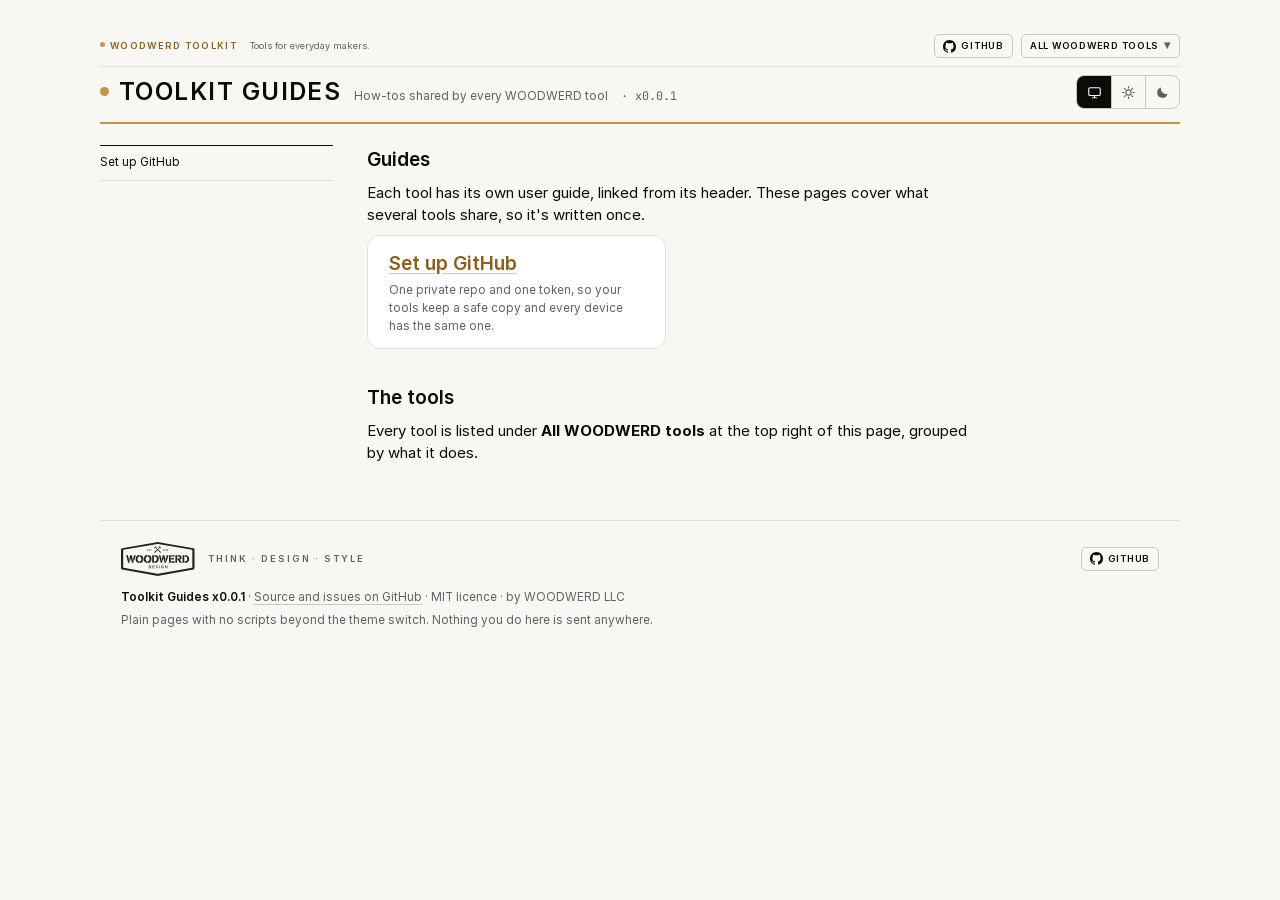
==== index.html @ 16808c63 "x0.0.1: Toolkit Guides, with Set up GitHub for every tool Co-Authored-By: Claude Opus 5.5 <noreply@a" ====
<!doctype html>
<html lang="en">
<head>
<meta charset="utf-8">
<meta name="viewport" content="width=device-width,initial-scale=1,viewport-fit=cover">
<title>WOODWERD Toolkit Guides</title>
<meta name="description" content="How-tos shared by every WOODWERD tool.">
<meta name="theme-color" content="#141311">
<link rel="icon" href="favicon.svg" type="image/svg+xml">
<link rel="icon" href="favicon-32.png" sizes="32x32" type="image/png">
<link rel="apple-touch-icon" href="apple-touch-icon.png">
<link rel="stylesheet" href="tokens.css">
<link rel="stylesheet" href="styles.css">
<script>try{var t=localStorage.getItem("woodwerd.theme");if(t==="light"||t==="dark")document.documentElement.dataset.theme=t}catch(e){}</script>
</head>
<body>
<div class="bench">
<nav class="family" aria-label="The WOODWERD Toolkit">
  <span class="lead">
    <span class="kit">WOODWERD Toolkit</span>
    <span class="pitch">Tools for everyday makers.</span>
  </span>
  <span class="kitactions"><a class="ghlink" href="https://github.com/WOODWERD" aria-label="WOODWERD on GitHub" title="WOODWERD on GitHub"><svg viewBox="0 0 16 16" width="13" height="13" fill="currentColor" aria-hidden="true"><path d="M8 0c4.42 0 8 3.58 8 8a8.013 8.013 0 0 1-5.45 7.59c-.4.08-.55-.17-.55-.38 0-.27.01-1.13.01-2.2 0-.75-.25-1.23-.54-1.48 1.78-.2 3.65-.88 3.65-3.95 0-.88-.31-1.59-.82-2.15.08-.2.36-1.02-.08-2.12 0 0-.67-.22-2.2.82-.64-.18-1.32-.27-2-.27-.68 0-1.36.09-2 .27-1.53-1.03-2.2-.82-2.2-.82-.44 1.1-.16 1.92-.08 2.12-.51.56-.82 1.28-.82 2.15 0 3.06 1.86 3.75 3.64 3.95-.23.2-.44.55-.51 1.07-.46.21-1.61.55-2.33-.66-.15-.24-.6-.83-1.23-.82-.67.01-.27.38.01.53.34.19.73.9.82 1.13.16.45.68 1.31 2.69.94 0 .67.01 1.3.01 1.49 0 .21-.15.45-.55.38A7.995 7.995 0 0 1 0 8c0-4.42 3.58-8 8-8Z"/></svg><span>GitHub</span></a>
<details class="alltools" id="toolkit">
    <summary>All WOODWERD tools</summary>
    <div class="toolmenu">
      <h2>Build <em>— the hardware</em></h2>
      <ul>
        <li><b><a href="https://woodwerd.github.io/cyd-case/">Ctrl Case</a></b><p>Printed housings and parts lists for the 2.8" board.</p></li>
      </ul>
      <h2>Load <em>— the bench</em></h2>
      <ul>
        <li><b><a href="https://woodwerd.github.io/esp-ctrl/">ESP Ctrl</a></b><p>Flash firmware and watch the serial log, in the browser.</p></li>
      </ul>
      <h2>Run <em>— what the board becomes</em></h2>
      <ul>
        <li><b><a href="https://woodwerd.github.io/cyd-flow-ctrl/">Flow Ctrl</a></b><p>Dictation remote for Wispr Flow.</p></li>
        <li><b><a href="https://woodwerd.github.io/cyd-media-ctrl/">Media Ctrl</a></b><p>Media remote for iPad, iPhone, Mac and Windows.</p></li>
        <li class="soon"><b>Claude Ctrl</b> <span class="tag">In progress</span><p>Push-to-talk remote for Claude's voice input.</p></li>
      </ul>
      <h2>Phone <em>— no board needed</em></h2>
      <ul>
        <li class="soon"><b>CtrlClock</b> <span class="tag">In progress</span><p>Nightstand clock for iPhone.</p></li>
      </ul>
      <h2>Print <em>— no board needed</em></h2>
      <ul>
        <li><b><a href="https://woodwerd.github.io/cable-ctrl/">Cable Ctrl</a></b><p>Fold-over cable flags for the Liene PixCut S1.</p></li>
        <li><b><a href="https://woodwerd.github.io/file-ctrl/">File Ctrl</a></b><p>Drawer labels for file cabinets.</p></li>
        <li><b><a href="https://woodwerd.github.io/box-ctrl/">Box Ctrl</a></b><p>Labels for tool boxes, sized to the box you own.</p></li>
      </ul>
      <h2>Track <em>— no board needed</em></h2>
      <ul>
        <li><b><a href="https://woodwerd.github.io/tool-ctrl/">Tool Ctrl</a></b><p>Every tool box you own, and what's in it.</p></li>
        <li><b><a href="https://woodwerd.github.io/stack-ctrl/">Stack Ctrl</a></b><p>Your Systainers, stacked to scale.</p></li>
      </ul>
      <h2>Shared <em>— parts the other tools use</em></h2>
      <ul>
        <li><b><a href="https://woodwerd.github.io/icon-ctrl/">Icon Ctrl</a></b><p>Icons for tools, drawn to read on a label.</p></li>
      </ul>
    </div>
  </details></span>
</nav>

<header class="top">
  <div class="brand">
    <h1>Toolkit Guides</h1>
    <span class="by">How-tos shared by every WOODWERD tool</span>
    <span class="by mono">· x0.0.1</span>
  </div>
  <div class="leds">
    <span class="theme" role="group" aria-label="Colour theme">
  <button type="button" data-theme-set="auto" aria-pressed="true" title="Match my computer's setting" aria-label="Theme: match my computer's setting"><svg class="ic" viewBox="0 0 24 24" aria-hidden="true"><rect x="2.8" y="4.4" width="18.4" height="12.4" rx="2"/><path d="M8.8 20.4h6.4M12 16.8v3.6"/></svg></button><button type="button" data-theme-set="light" aria-pressed="false" title="Light" aria-label="Theme: light"><svg class="ic" viewBox="0 0 24 24" aria-hidden="true"><circle cx="12" cy="12" r="4.2"/><path d="M12 2.6v2.2M12 19.2v2.2M21.4 12h-2.2M4.8 12H2.6M18.6 5.4l-1.6 1.6M7 17l-1.6 1.6M18.6 18.6L17 17M7 7L5.4 5.4"/></svg></button><button type="button" data-theme-set="dark" aria-pressed="false" title="Dark" aria-label="Theme: dark"><svg class="ic solid" viewBox="0 0 24 24" aria-hidden="true"><path d="M20 14.2A8.4 8.4 0 0 1 9.8 4 8.4 8.4 0 1 0 20 14.2Z"/></svg></button>
</span>
  </div>
</header>

<div class="guide">
  <nav aria-label="Guides">
    <a href="github.html">Set up GitHub</a>
  </nav>
  <div>
    <section id="guides"><h2>Guides</h2>
      <p>Each tool has its own user guide, linked from its header. These pages cover what several tools share, so it's written once.</p>
      <ul class="cards">
        <li><a href="github.html">Set up GitHub</a><p>One private repo and one token, so your tools keep a safe copy and every device has the same one.</p></li>
      </ul>
    </section>
    <section id="tools"><h2>The tools</h2>
      <p>Every tool is listed under <b>All WOODWERD tools</b> at the top right of this page, grouped by what it does.</p>
    </section>
  </div>
</div>

<footer class="foot">
  <div class="maker">
    <a href="https://woodwerd.com" aria-label="WOODWERD Design"><svg class="wwmark" aria-hidden="true" viewBox="0 0 2349 1086" xmlns="http://www.w3.org/2000/svg" style="fill-rule:evenodd;clip-rule:evenodd;stroke-linejoin:round;stroke-miterlimit:2;"><g transform="matrix(1,0,0,1,-33.174494,-664.858781)"><g transform="matrix(4.166667,0,0,4.166667,-1351,-638)"><g transform="matrix(1.169252,0,0,1.169252,879.148868,378.020418)"><path d="M0,110.999C0,111.71 -0.768,112.684 -1.521,112.931L-224.492,152.966C-225.58,153.32 -227.895,153.32 -228.985,152.966L-451.954,112.931C-452.707,112.684 -453.476,111.71 -453.476,110.999L-453.476,-2.586C-453.476,-3.296 -452.707,-4.272 -451.954,-4.518L-228.986,-41.966C-228.442,-42.144 -227.601,-42.249 -226.738,-42.249C-225.874,-42.249 -225.034,-42.144 -224.491,-41.966L-1.521,-4.518C-0.768,-4.272 0,-3.296 0,-2.586L0,110.999ZM7.308,-15.68L-219.748,-54.935C-223.593,-56.191 -229.883,-56.191 -233.728,-54.935L-460.785,-15.68C-464.629,-14.426 -467.775,-10.432 -467.775,-6.804L-467.775,115.148C-467.775,118.775 -464.629,122.77 -460.785,124.023L-233.728,165.937C-229.883,167.19 -223.593,167.19 -219.748,165.937L7.308,124.023C11.152,122.77 14.297,118.775 14.297,115.148L14.297,-6.804C14.297,-10.432 11.152,-14.426 7.308,-15.68" style="fill-rule:nonzero;"/></g></g><g transform="matrix(4.166667,0,0,4.166667,-1351,-638)"><g transform="matrix(1.169252,0,0,1.169252,601.98989,387.017112)"><path d="M0,-27.108C1.397,-26.504 2.506,-24.811 3.767,-23.443C4.262,-22.908 4.744,-22.344 5.257,-21.783C6.297,-20.641 7.337,-19.6 8.441,-18.496C9.837,-17.098 11.177,-15.968 12.585,-14.694C12.708,-14.584 12.843,-14.467 12.995,-14.352C13.161,-14.227 13.307,-14.02 13.406,-13.974C13.537,-13.917 13.536,-14.016 13.682,-14.01C18.203,-10.244 22.764,-5.178 27.346,-0.997C28.112,-0.296 28.839,0.47 29.622,1.11C30.149,1.54 30.715,1.962 31.319,2.564C31.522,2.769 31.781,2.963 31.882,3.129C32.03,3.375 31.884,4.239 31.761,4.517C31.551,4.998 30.804,5.655 30.307,6.075C29.741,6.554 29.185,7.028 28.732,7.206C28.433,7.322 27.857,7.383 27.618,7.257C27.281,7.078 26.862,6.585 26.522,6.195C25.534,5.058 24.382,3.977 23.287,2.821C20.443,-0.182 17.358,-3.107 14.383,-6.082C13.626,-6.84 12.852,-7.581 12.159,-8.341C11.467,-9.095 10.886,-9.894 10.224,-10.585C10.171,-10.719 10.378,-10.661 10.376,-10.774C9.237,-11.761 8.325,-13.036 7.225,-14.197C5.075,-16.472 2.774,-18.921 0.378,-21.013C-0.476,-21.755 -1.42,-22.462 -2.175,-23.358C-2.407,-23.635 -2.595,-24.04 -2.824,-24.215C-2.972,-24.326 -3.414,-24.361 -3.63,-24.472C-3.837,-24.577 -4.09,-24.856 -4.349,-25.054C-4.543,-25.202 -4.783,-25.295 -4.966,-25.429C-5.195,-25.601 -5.341,-25.794 -5.581,-25.875C-5.822,-25.955 -6.157,-25.888 -6.456,-25.824C-6.946,-25.718 -7.434,-25.532 -7.893,-24.933C-8.129,-24.627 -8.129,-24.354 -8.27,-24.111C-8.416,-23.767 -8.274,-23.546 -8.457,-23.238C-8.6,-23.001 -8.929,-22.733 -9.229,-22.434C-9.54,-22.122 -9.849,-21.751 -10.066,-21.663C-10.696,-21.41 -11.881,-22.332 -12.585,-23.152C-12.894,-23.514 -13.341,-24.357 -13.219,-24.711C-13.119,-24.998 -12.783,-25.25 -12.516,-25.515C-12.249,-25.785 -11.973,-26.136 -11.711,-26.32C-11.261,-26.636 -10.697,-26.562 -10.326,-26.818C-9.721,-27.232 -9.336,-27.914 -9.211,-28.374C-9.114,-28.741 -9.208,-29.164 -9.056,-29.522C-8.922,-29.844 -8.561,-30.147 -8.306,-30.447C-6.947,-32.023 -5.242,-33.601 -3.834,-33.991C-2.027,-34.491 -0.181,-34.473 1.609,-34.265C2.187,-34.199 2.81,-34.056 3.425,-33.957C3.853,-33.887 4.326,-33.736 4.795,-33.614C4.953,-33.573 5.107,-33.57 5.24,-33.511C5.546,-33.379 5.839,-33.118 6.094,-32.929C6.128,-32.904 6.15,-32.91 6.18,-32.879C6.357,-32.694 5.962,-32.539 5.874,-32.502C5.458,-32.33 4.751,-32.419 4.349,-32.416C2.867,-32.401 1.739,-32.498 0.273,-32.244C-0.037,-32.19 -0.383,-32.063 -0.737,-31.885C-1.124,-31.691 -1.552,-31.468 -1.746,-31.183C-1.878,-30.99 -1.878,-30.568 -1.799,-30.378C-1.686,-30.121 -1.306,-29.767 -1.096,-29.504C-0.844,-29.193 -0.603,-28.856 -0.395,-28.598C-0.24,-28.407 -0.024,-28.295 0.052,-28.084C0.175,-27.74 -0.191,-27.507 0,-27.108" style="fill-rule:nonzero;"/></g></g><g transform="matrix(4.166667,0,0,4.166667,-1351,-638)"><g transform="matrix(1.169252,0,0,1.169252,623.860287,387.017112)"><path d="M0,-27.108C-1.398,-26.504 -2.505,-24.811 -3.768,-23.443C-4.263,-22.908 -4.743,-22.344 -5.256,-21.783C-6.298,-20.641 -7.337,-19.6 -8.442,-18.496C-9.839,-17.098 -11.177,-15.968 -12.585,-14.694C-12.708,-14.584 -12.842,-14.467 -12.998,-14.352C-13.161,-14.227 -13.309,-14.02 -13.407,-13.974C-13.536,-13.917 -13.535,-14.016 -13.682,-14.01C-18.201,-10.244 -22.764,-5.178 -27.346,-0.997C-28.112,-0.296 -28.84,0.47 -29.622,1.11C-30.15,1.54 -30.714,1.962 -31.317,2.564C-31.523,2.769 -31.784,2.963 -31.882,3.129C-32.03,3.375 -31.884,4.239 -31.762,4.517C-31.553,4.998 -30.805,5.655 -30.308,6.075C-29.739,6.554 -29.186,7.028 -28.733,7.206C-28.434,7.322 -27.858,7.383 -27.619,7.257C-27.282,7.078 -26.863,6.585 -26.523,6.195C-25.535,5.058 -24.381,3.977 -23.286,2.821C-20.446,-0.182 -17.36,-3.107 -14.382,-6.082C-13.624,-6.84 -12.854,-7.581 -12.158,-8.341C-11.465,-9.095 -10.885,-9.894 -10.224,-10.585C-10.171,-10.719 -10.378,-10.661 -10.377,-10.774C-9.239,-11.761 -8.324,-13.036 -7.226,-14.197C-5.075,-16.472 -2.775,-18.921 -0.378,-21.013C0.475,-21.755 1.42,-22.462 2.175,-23.358C2.408,-23.635 2.596,-24.04 2.825,-24.215C2.973,-24.326 3.414,-24.361 3.629,-24.472C3.839,-24.577 4.088,-24.856 4.349,-25.054C4.544,-25.202 4.782,-25.295 4.967,-25.429C5.194,-25.601 5.34,-25.794 5.58,-25.875C5.82,-25.955 6.155,-25.888 6.453,-25.824C6.945,-25.718 7.434,-25.532 7.893,-24.933C8.127,-24.627 8.13,-24.354 8.269,-24.111C8.415,-23.767 8.274,-23.546 8.459,-23.238C8.602,-23.001 8.929,-22.733 9.227,-22.434C9.541,-22.122 9.85,-21.751 10.066,-21.663C10.695,-21.41 11.882,-22.332 12.585,-23.152C12.896,-23.514 13.341,-24.357 13.218,-24.711C13.12,-24.998 12.784,-25.25 12.516,-25.515C12.246,-25.785 11.974,-26.136 11.712,-26.32C11.261,-26.636 10.695,-26.562 10.324,-26.818C9.72,-27.232 9.335,-27.914 9.212,-28.374C9.115,-28.741 9.207,-29.164 9.056,-29.522C8.923,-29.844 8.561,-30.147 8.305,-30.447C6.947,-32.023 5.241,-33.601 3.835,-33.991C2.024,-34.491 0.182,-34.473 -1.61,-34.265C-2.188,-34.199 -2.812,-34.056 -3.425,-33.957C-3.853,-33.887 -4.327,-33.736 -4.795,-33.614C-4.953,-33.573 -5.108,-33.57 -5.24,-33.511C-5.547,-33.379 -5.839,-33.118 -6.098,-32.929C-6.129,-32.904 -6.151,-32.91 -6.182,-32.879C-6.358,-32.694 -5.963,-32.539 -5.874,-32.502C-5.458,-32.33 -4.751,-32.419 -4.35,-32.416C-2.867,-32.401 -1.738,-32.498 -0.273,-32.244C0.037,-32.19 0.381,-32.063 0.734,-31.885C1.121,-31.691 1.553,-31.468 1.745,-31.183C1.877,-30.99 1.88,-30.568 1.799,-30.378C1.685,-30.121 1.306,-29.767 1.095,-29.504C0.844,-29.193 0.603,-28.856 0.394,-28.598C0.239,-28.407 0.025,-28.295 -0.053,-28.084C-0.176,-27.74 0.19,-27.507 0,-27.108" style="fill-rule:nonzero;"/></g></g><g transform="matrix(4.166667,0,0,4.166667,-1351,-638)"><g transform="matrix(1.169252,0,0,1.169252,399.149757,413.416724)"><path d="M0,49.951L-12.207,-0.001L-23.665,-0.001L-10.259,49.951L0,49.951ZM24.564,49.951L13.63,-0.001L2.846,-0.001L-3.07,25.238L1.423,44.034L7.414,18.872L14.304,49.951L24.564,49.951ZM22.093,25.238L26.287,44.558L39.992,-0.001L28.833,-0.001L22.093,25.238ZM62.458,41.114C54.819,40.439 51.15,35.272 51.15,25.238C51.15,14.753 54.819,9.36 62.458,8.761L62.458,-1.199C57.74,-1.274 53.921,-0.375 50.326,1.647C43.062,5.615 38.643,14.453 38.643,25.012C38.643,34.299 42.164,42.462 48.229,47.03C52.198,50.026 56.092,51.149 62.458,51.225L62.458,41.114ZM65.379,51.225C71.146,51.149 74.964,50.1 78.635,47.629C85.225,43.21 89.119,34.748 89.119,24.938C89.119,14.977 85.225,6.513 78.635,2.321C74.964,-0.001 70.622,-1.199 65.379,-1.199L65.379,8.761C72.868,9.285 76.612,14.603 76.612,24.862C76.612,35.047 72.644,40.814 65.379,41.114L65.379,51.225ZM115.855,41.114C108.216,40.439 104.546,35.272 104.546,25.238C104.546,14.753 108.216,9.36 115.855,8.761L115.855,-1.199C111.137,-1.274 107.317,-0.375 103.723,1.647C96.458,5.615 92.04,14.453 92.04,25.012C92.04,34.299 95.559,42.462 101.626,47.03C105.595,50.026 109.489,51.149 115.855,51.225L115.855,41.114ZM118.776,51.225C124.542,51.149 128.362,50.1 132.031,47.629C138.622,43.21 142.516,34.748 142.516,24.938C142.516,14.977 138.622,6.513 132.031,2.321C128.362,-0.001 124.019,-1.199 118.776,-1.199L118.776,8.761C126.265,9.285 130.009,14.603 130.009,24.862C130.009,35.047 126.04,40.814 118.776,41.114L118.776,51.225ZM158.617,-0.001L147.233,-0.001L147.233,49.951L158.617,49.951L158.617,-0.001ZM161.538,49.951L163.784,49.951C171.499,49.951 175.467,49.126 179.436,46.656C186.027,42.612 190.071,34.299 190.071,24.788C190.071,18.946 188.498,13.255 185.578,8.986C182.356,4.193 178.088,1.497 171.948,0.448C169.326,-0.001 169.101,-0.001 163.335,-0.001L161.538,-0.001L161.538,9.36L163.559,9.36C173.52,9.36 177.639,13.854 177.639,24.862C177.639,30.179 176.366,34.748 174.044,37.369C171.948,39.766 169.176,40.664 163.634,40.664L161.538,40.664L161.538,49.951ZM213.961,49.951L201.755,-0.001L190.295,-0.001L203.702,49.951L213.961,49.951ZM238.526,49.951L227.592,-0.001L216.808,-0.001L210.891,25.238L215.384,44.034L221.375,18.872L228.266,49.951L238.526,49.951ZM236.054,25.238L240.249,44.558L253.954,-0.001L242.794,-0.001L236.054,25.238ZM268.705,-0.001L257.322,-0.001L257.322,49.951L268.705,49.951L268.705,-0.001ZM294.393,40.589L271.626,40.589L271.626,49.951L294.393,49.951L294.393,40.589ZM288.402,19.32L271.627,19.32L271.627,28.308L288.402,28.308L288.402,19.32ZM294.169,-0.001L271.626,-0.001L271.626,9.36L294.169,9.36L294.169,-0.001ZM310.944,-0.001L299.561,-0.001L299.561,49.951L310.944,49.951L310.944,-0.001ZM343.221,49.951L326.522,29.057C335.059,28.083 340.001,22.841 340.001,14.828C340.001,8.686 337.231,3.818 332.363,1.572C329.592,0.298 326.746,-0.001 318.36,-0.001L313.865,-0.001L313.865,9.435L319.033,9.435C322.402,9.435 323.975,9.66 325.473,10.259C327.569,11.158 328.768,13.105 328.768,15.576C328.768,18.123 327.421,20.145 325.023,21.193C323.526,21.793 321.878,22.017 318.134,22.017L313.865,22.017L313.865,29.057L328.468,49.951L343.221,49.951ZM357.901,-0.001L346.517,-0.001L346.517,49.951L357.901,49.951L357.901,-0.001ZM360.821,49.951L363.069,49.951C370.782,49.951 374.749,49.126 378.72,46.656C385.31,42.612 389.356,34.299 389.356,24.788C389.356,18.946 387.783,13.255 384.861,8.986C381.641,4.193 377.371,1.497 371.232,0.448C368.611,-0.001 368.386,-0.001 362.619,-0.001L360.821,-0.001L360.821,9.36L362.844,9.36C372.803,9.36 376.922,13.854 376.922,24.862C376.922,30.179 375.649,34.748 373.328,37.369C371.232,39.766 368.46,40.664 362.918,40.664L360.821,40.664L360.821,49.951Z" style="fill-rule:nonzero;"/></g></g><g transform="matrix(4.166667,0,0,4.166667,-1351,-638)"><g transform="matrix(1.169252,0,0,1.169252,-101.248598,-157.0458)"><path d="M544.758,449.661L542.543,449.661L542.543,459.382L544.758,459.382L544.758,449.661ZM549.756,457.56L545.326,457.56L545.326,459.382L549.756,459.382L549.756,457.56ZM548.591,453.421L545.326,453.421L545.326,455.17L548.591,455.17L548.591,453.421ZM549.712,449.661L545.326,449.661L545.326,451.483L549.712,451.483L549.712,449.661ZM556.431,459.629L556.431,457.763C555.236,457.719 554.769,457.283 554.682,456.16L552.438,456.248C552.453,457.006 552.627,457.603 552.963,458.142C553.545,459.046 554.828,459.629 556.271,459.629L556.431,459.629ZM556.985,459.629C559.288,459.629 560.745,458.39 560.745,456.452C560.745,455.578 560.454,454.893 559.856,454.397C559.346,453.96 558.544,453.669 556.97,453.304C555.717,453.012 555.63,452.984 555.353,452.78C555.178,452.648 555.061,452.401 555.061,452.138C555.061,451.584 555.557,451.249 556.431,451.206L556.431,449.413C554.216,449.399 552.817,450.55 552.817,452.372C552.817,453.392 553.24,454.149 554.07,454.631C554.624,454.966 554.974,455.082 556.358,455.388C557.393,455.621 557.743,455.738 558.034,455.913C558.311,456.073 558.5,456.408 558.5,456.743C558.5,457.414 557.99,457.749 556.985,457.763L556.985,459.629ZM560.643,452.547C560.454,450.506 559.258,449.486 556.985,449.413L556.985,451.206C557.917,451.249 558.369,451.716 558.428,452.692L560.643,452.547ZM568.731,459.381L568.731,451.555L571.66,451.555L571.66,449.661L563.645,449.661L563.645,451.555L566.516,451.555L566.516,459.381L568.731,459.381ZM572.521,459.381L574.604,459.381L574.604,457.312L572.521,457.312L572.521,459.381ZM646.009,459.381L652.552,459.381L652.552,457.617L646.009,457.617L646.009,459.381ZM649.622,451.555C650.249,451.555 650.585,451.92 650.585,452.59C650.585,453.202 650.337,453.77 649.783,454.441C649.316,455.009 649.229,455.096 648.062,456.059C646.927,456.991 646.927,456.991 646.796,457.108L649.434,457.108C651.619,455.403 652.566,454.004 652.566,452.473C652.566,450.841 651.386,449.719 649.622,449.69L649.622,451.555ZM649.098,449.69C647.218,449.792 646.096,450.972 646.096,452.838C646.096,452.984 646.096,453.071 646.11,453.275L648.077,453.377L648.077,453.246C648.049,452.066 648.311,451.628 649.098,451.541L649.098,449.69ZM658.498,457.778C657.405,457.735 657.026,456.947 657.026,454.733C657.026,452.415 657.42,451.511 658.498,451.409L658.498,449.69C657.682,449.719 657.216,449.836 656.734,450.185C655.568,451.002 655.016,452.488 655.016,454.776C655.016,456.729 655.466,458.07 656.399,458.843C656.953,459.308 657.521,459.484 658.498,459.484L658.498,457.778ZM659.022,459.484C659.839,459.484 660.378,459.352 660.873,459.031C661.951,458.318 662.491,456.86 662.491,454.718C662.491,453.464 662.301,452.357 661.98,451.672C661.587,450.826 660.961,450.185 660.246,449.894C659.882,449.748 659.576,449.69 659.022,449.69L659.022,451.409C660.058,451.483 660.495,452.415 660.495,454.587C660.495,456.933 660.144,457.706 659.022,457.778L659.022,459.484ZM665.23,449.88L665.23,451.847L666.834,451.847L666.834,449.85L665.23,449.88ZM667.358,449.85L667.358,459.381L669.429,459.381L669.429,449.806L667.358,449.85ZM677.065,459.381L679.002,459.381L679.002,457.486L680.301,457.486L680.301,455.797L679.002,455.797L679.002,450.885L677.065,453.523L677.065,459.381ZM676.54,455.797L674.747,455.797L679.148,449.806L677.094,449.806L672.852,455.635L672.852,457.486L676.54,457.486L676.54,455.797Z" style="fill-rule:nonzero;"/></g></g><g transform="matrix(4.166667,0,0,4.166667,-1351,-638)"><g transform="matrix(1.650947,0,0,1.650947,548.463002,510.573781)"><path d="M0,-8.593L0,0L2.491,0C5.145,0 6.877,-1.787 6.877,-4.26L6.877,-4.297C6.877,-6.77 5.145,-8.593 2.491,-8.593L0,-8.593ZM-2.22,-10.614L2.491,-10.614C6.462,-10.614 9.206,-7.889 9.206,-4.333L9.206,-4.297C9.206,-0.74 6.462,2.021 2.491,2.021L-2.22,2.021L-2.22,-10.614Z" style="fill-rule:nonzero;"/></g></g><g transform="matrix(4.166667,0,0,4.166667,-1351,-638)"><g transform="matrix(1.650947,0,0,1.650947,574.060772,513.91117)"><path d="M0,-12.636L9.369,-12.636L9.369,-10.651L2.22,-10.651L2.22,-7.365L8.556,-7.365L8.556,-5.38L2.22,-5.38L2.22,-1.986L9.459,-1.986L9.459,0L0,0L0,-12.636Z" style="fill-rule:nonzero;"/></g></g><g transform="matrix(4.166667,0,0,4.166667,-1351,-638)"><g transform="matrix(1.650947,0,0,1.650947,598.586251,496.089857)"><path d="M0,8.953L1.335,7.365C2.545,8.411 3.772,9.007 5.325,9.007C6.697,9.007 7.563,8.357 7.563,7.419L7.563,7.383C7.563,6.48 7.058,5.993 4.711,5.451C2.021,4.801 0.505,4.007 0.505,1.679L0.505,1.642C0.505,-0.524 2.311,-2.022 4.819,-2.022C6.661,-2.022 8.123,-1.463 9.404,-0.434L8.213,1.245C7.076,0.397 5.938,-0.054 4.783,-0.054C3.484,-0.054 2.726,0.614 2.726,1.444L2.726,1.48C2.726,2.454 3.303,2.888 5.74,3.466C8.412,4.116 9.784,5.072 9.784,7.166L9.784,7.202C9.784,9.567 7.924,10.975 5.271,10.975C3.339,10.975 1.516,10.307 0,8.953" style="fill-rule:nonzero;"/></g></g><g transform="matrix(4.166667,0,0,4.166667,-1351,-638)"><g transform="matrix(1.650947,0,0,1.650947,-300.641369,-64.635828)"><rect x="560.81" y="337.797" width="2.22" height="12.636"/></g></g><g transform="matrix(4.166667,0,0,4.166667,-1351,-638)"><g transform="matrix(1.650947,0,0,1.650947,639.499691,503.421053)"><path d="M0,0.072L0,0.036C0,-3.502 2.708,-6.499 6.517,-6.499C8.719,-6.499 10.073,-5.885 11.372,-4.784L9.964,-3.105C8.99,-3.935 8.033,-4.459 6.426,-4.459C4.098,-4.459 2.329,-2.419 2.329,-0L2.329,0.036C2.329,2.635 4.043,4.549 6.625,4.549C7.816,4.549 8.899,4.17 9.675,3.592L9.675,1.227L6.444,1.227L6.444,-0.704L11.824,-0.704L11.824,4.603C10.578,5.668 8.791,6.571 6.553,6.571C2.6,6.571 0,3.754 0,0.072" style="fill-rule:nonzero;"/></g></g><g transform="matrix(4.166667,0,0,4.166667,-1351,-638)"><g transform="matrix(1.650947,0,0,1.650947,669.746363,513.91117)"><path d="M0,-12.636L2.058,-12.636L8.827,-3.899L8.827,-12.636L11.011,-12.636L11.011,0L9.152,0L2.184,-8.99L2.184,0L0,0L0,-12.636Z" style="fill-rule:nonzero;"/></g></g></g></svg></a>
    <span class="tagline">Think · Design · Style</span><a class="ghlink" href="https://github.com/WOODWERD" aria-label="WOODWERD on GitHub" title="WOODWERD on GitHub"><svg viewBox="0 0 16 16" width="13" height="13" fill="currentColor" aria-hidden="true"><path d="M8 0c4.42 0 8 3.58 8 8a8.013 8.013 0 0 1-5.45 7.59c-.4.08-.55-.17-.55-.38 0-.27.01-1.13.01-2.2 0-.75-.25-1.23-.54-1.48 1.78-.2 3.65-.88 3.65-3.95 0-.88-.31-1.59-.82-2.15.08-.2.36-1.02-.08-2.12 0 0-.67-.22-2.2.82-.64-.18-1.32-.27-2-.27-.68 0-1.36.09-2 .27-1.53-1.03-2.2-.82-2.2-.82-.44 1.1-.16 1.92-.08 2.12-.51.56-.82 1.28-.82 2.15 0 3.06 1.86 3.75 3.64 3.95-.23.2-.44.55-.51 1.07-.46.21-1.61.55-2.33-.66-.15-.24-.6-.83-1.23-.82-.67.01-.27.38.01.53.34.19.73.9.82 1.13.16.45.68 1.31 2.69.94 0 .67.01 1.3.01 1.49 0 .21-.15.45-.55.38A7.995 7.995 0 0 1 0 8c0-4.42 3.58-8 8-8Z"/></svg><span>GitHub</span></a>
  </div>
  <p><b>Toolkit Guides x0.0.1</b> · <a href="https://github.com/WOODWERD/WOODWERD.github.io">Source and issues on GitHub</a> · MIT licence · by WOODWERD LLC</p>
  <p>Plain pages with no scripts beyond the theme switch. Nothing you do here is sent anywhere.</p>
</footer>
</div>
<script src="chrome.js"></script>
</body>
</html>
---- tokens.css ----
/* WOODWERD Digital Draft 2 and the ESP Ctrl Retrofit, the same tokens as the tool sites. */
@font-face{font-family:Inter;font-weight:400;font-display:swap;src:url(fonts/Inter-Regular.woff2) format("woff2")}
@font-face{font-family:Inter;font-weight:500;font-display:swap;src:url(fonts/Inter-Medium.woff2) format("woff2")}
@font-face{font-family:Inter;font-weight:600;font-display:swap;src:url(fonts/Inter-SemiBold.woff2) format("woff2")}
@font-face{font-family:Inter;font-weight:700;font-display:swap;src:url(fonts/Inter-Bold.woff2) format("woff2")}
@font-face{font-family:"JetBrains Mono";font-weight:400;font-display:swap;src:url(fonts/jetbrains-mono-latin-400-normal.woff2) format("woff2")}
@font-face{font-family:"JetBrains Mono";font-weight:500;font-display:swap;src:url(fonts/jetbrains-mono-latin-500-normal.woff2) format("woff2")}
:root{
  --print:#FFFFFF;--ground:#F9F7F3;--surface:#FFFFFF;--line:#E2E0DA;--strong:#C9C7C0;--ink:#0C0B09;--soft:#5D6267;
  --accent:#C4944A;--accent-text:#8A5F22;--accent-tint:#F0E2C8;
  --ok:#2F9E5F;--attention:#FF9F43;--fault:#D0453A;
  --band:#0C0B09;--band-ink:#FFFFFF;--band-soft:#A9A49A;--band-line:#3A3733;--band-bad:#FF8F85;
  --primary:#0C0B09;--on-primary:#FFFFFF;--focus:#2F6DB3;
  --t-micro:9.3px;--t-cap:11.8px;--t-body:15px;--t-area:19.1px;--t-name:24.3px;
  color-scheme:light;
}
@media (prefers-color-scheme:dark){:root:not([data-theme="light"]){
  --ground:#141311;--surface:#1C1A17;--line:#2A2C2F;--strong:#3A3D41;--ink:#ECEAE6;--soft:#A3A8AD;
  --accent-text:#D4A85E;--accent-tint:#3A2E16;--band:#34373B;--band-ink:#F4F4F2;--band-line:#55595E;
  --primary:#ECEAE6;--on-primary:#141311;--focus:#7FB2EA;color-scheme:dark}}
:root[data-theme="dark"]{
  --ground:#141311;--surface:#1C1A17;--line:#2A2C2F;--strong:#3A3D41;--ink:#ECEAE6;--soft:#A3A8AD;
  --accent-text:#D4A85E;--accent-tint:#3A2E16;--band:#34373B;--band-ink:#F4F4F2;--band-line:#55595E;
  --primary:#ECEAE6;--on-primary:#141311;--focus:#7FB2EA;color-scheme:dark}
@media (max-width:820px){:root{--t-area:15px;--t-name:19.1px}}
---- styles.css ----
*{box-sizing:border-box}
body{margin:0;background:var(--ground);color:var(--ink);font-family:Inter,"Helvetica Neue",Arial,sans-serif;font-size:var(--t-body);line-height:1.5;-webkit-font-smoothing:antialiased;padding:34px max(21px,env(safe-area-inset-right,0px)) 55px max(21px,env(safe-area-inset-left,0px))}
.bench{max-width:1080px;margin-inline:auto;display:flex;flex-direction:column;gap:21px}
:focus-visible{outline:2px solid var(--focus);outline-offset:2px}
a{color:inherit;text-decoration-color:var(--strong);text-underline-offset:3px}
[hidden]{display:none!important}
.mono{font-family:"JetBrains Mono",ui-monospace,Menlo,Consolas,monospace;font-variant-numeric:tabular-nums}
.small{font-size:var(--t-cap);color:var(--soft)}
.micro{font-size:var(--t-micro);font-weight:600;letter-spacing:.14em;text-transform:uppercase;color:var(--soft)}

.family{position:relative;display:flex;flex-wrap:wrap;align-items:center;justify-content:space-between;gap:5px 21px;padding-bottom:8px;border-bottom:1px solid var(--line);margin-bottom:-13px}
.lead{display:flex;align-items:baseline;gap:3px 13px;flex-wrap:wrap}
.kit{font-weight:600;letter-spacing:.14em;text-transform:uppercase;color:var(--accent-text);font-size:var(--t-micro);white-space:nowrap}
.kit::before{content:"";display:inline-block;width:5px;height:5px;border-radius:50%;background:var(--accent);margin-right:5px;vertical-align:.18em}
.pitch{font-size:var(--t-micro);color:var(--soft)}
details.alltools{position:relative}
details.alltools>summary{list-style:none;cursor:pointer;display:flex;align-items:center;gap:5px;font-size:var(--t-micro);font-weight:600;letter-spacing:.08em;text-transform:uppercase;color:var(--ink);border:1px solid var(--strong);border-radius:5px;padding:3px 8px;min-height:24px}
details.alltools>summary::-webkit-details-marker{display:none}
details.alltools>summary::after{content:"▾";color:var(--soft);font-size:var(--t-cap);line-height:1}
details.alltools[open]>summary{border-color:var(--accent);color:var(--accent-text)}
details.alltools[open]>summary::after{content:"▴";color:var(--accent-text)}
.toolmenu{position:absolute;right:0;top:calc(100% + 8px);z-index:20;width:min(377px,calc(100vw - 42px));background:var(--surface);border:1px solid var(--line);border-radius:13px;padding:13px 13px 8px;box-shadow:0 13px 34px rgba(12,11,9,.15)}
.toolmenu h2{margin:13px 0 5px;font-size:var(--t-micro);font-weight:600;letter-spacing:.14em;text-transform:uppercase;color:var(--accent-text)}
.toolmenu h2:first-child{margin-top:0}
.toolmenu h2 em{font-style:normal;color:var(--soft);letter-spacing:.04em;text-transform:none;font-weight:400}
.toolmenu ul{list-style:none;margin:0 0 8px;padding:0;display:flex;flex-direction:column;gap:5px}
.toolmenu li{padding:3px 0}
.toolmenu b{font-weight:600;font-size:var(--t-cap)}
.toolmenu a{color:var(--ink);text-decoration:none;border-bottom:1px solid var(--strong)}
.toolmenu a:hover{border-bottom-color:var(--accent)}
.toolmenu p{margin:0;font-size:var(--t-micro);color:var(--soft)}
.toolmenu .here b::before{content:"";display:inline-block;width:5px;height:5px;border-radius:50%;background:var(--accent);margin-right:5px;vertical-align:.18em}
.toolmenu .soon b{color:var(--soft)}
.tag{font-size:var(--t-micro);color:var(--soft);border:1px solid var(--line);border-radius:3px;padding:0 5px;margin-left:5px;text-transform:uppercase;letter-spacing:.08em;white-space:nowrap}

.top{display:flex;flex-wrap:wrap;align-items:baseline;justify-content:space-between;gap:8px 21px;padding-bottom:13px;border-bottom:2px solid var(--accent)}
.brand{display:flex;align-items:baseline;gap:13px;flex-wrap:wrap}
.brand h1{margin:0;font-size:var(--t-name);font-weight:600;letter-spacing:.06em;text-transform:uppercase;line-height:1.2}
.brand h1::before{content:"";display:inline-block;width:9px;height:9px;border-radius:50%;background:var(--accent);margin-right:10px;vertical-align:.14em}
.by{font-size:var(--t-cap);color:var(--soft)}
.leds{display:flex;flex-wrap:wrap;gap:8px 21px;align-items:center;margin-left:auto}
.guidelink{display:inline-flex;align-items:center;gap:5px;border:1px solid var(--strong);border-radius:8px;padding:5px 11px;min-height:32px;font-size:var(--t-cap);font-weight:500;color:var(--ink);text-decoration:none;white-space:nowrap}
.guidelink:hover{background:var(--surface);border-color:var(--ink)}
.theme{display:inline-flex;border:1px solid var(--strong);border-radius:8px;overflow:hidden}
.theme button{background:transparent;border:0;color:var(--soft);width:34px;height:32px;display:inline-flex;align-items:center;justify-content:center;cursor:pointer}
.theme button+button{border-left:1px solid var(--strong)}
.theme button:hover{color:var(--ink)}
.theme button[aria-pressed="true"]{background:var(--ink);color:var(--ground)}
.ic{width:15px;height:15px;fill:none;stroke:currentColor;stroke-width:1.8;stroke-linecap:round;stroke-linejoin:round;display:block;flex:none}
.ic.solid{fill:currentColor;stroke:none}

.guide{display:grid;grid-template-columns:233px minmax(0,1fr);gap:34px;align-items:start}
.guide nav{display:flex;flex-direction:column;border-top:1px solid var(--ink)}
.guide nav a{padding:8px 0;border-bottom:1px solid var(--line);text-decoration:none;font-size:var(--t-cap)}
.guide section{max-width:610px;display:flex;flex-direction:column;gap:8px;margin-bottom:34px;scroll-margin-top:21px}
.guide h2{margin:0;font-size:var(--t-area);font-weight:600}
.guide p,.guide li{margin:0}
.guide ol{margin:0;padding-left:21px;display:flex;flex-direction:column;gap:5px}
.guide ul.plain{margin:0;padding-left:21px;display:flex;flex-direction:column;gap:5px}
.guide .fig{margin:5px 0;display:flex;flex-direction:column;gap:5px}
.guide .fig svg{width:100%;height:auto;color:var(--ink);border:1px solid var(--line);border-radius:13px;background:var(--surface)}
.guide .shot img{width:100%;height:auto;border:1px solid var(--line);border-radius:8px;display:block}
.guide .tbl{border-collapse:collapse;font-size:var(--t-cap);width:100%}
.guide .tbl th{text-align:left;font-weight:600;padding:8px 13px 8px 0;border-bottom:1px solid var(--line);vertical-align:top;white-space:nowrap}
.guide .tbl td{padding:8px 0;border-bottom:1px solid var(--line);color:var(--soft)}
.health{display:flex;flex-wrap:wrap;gap:3px 13px;align-items:baseline;border:1px solid var(--strong);border-radius:8px;padding:13px;font-size:var(--t-cap);color:var(--soft)}
.health b{font-weight:600;color:var(--ink);display:inline-flex;align-items:center;gap:8px}
.health b::before{content:"";width:8px;height:8px;border-radius:50%;background:var(--strong)}
.health span{flex:1 1 233px;color:var(--ink)}
.health.warn{border-color:var(--attention)}.health.warn b::before{background:var(--attention)}
.health.ok{border-color:var(--ok)}.health.ok b::before{background:var(--ok)}
.health.bad{border-color:var(--fault);background:color-mix(in srgb,var(--fault) 7%,transparent)}.health.bad b{color:var(--fault)}.health.bad b::before{background:var(--fault)}
.foot{border-top:1px solid var(--line);padding:21px 21px 0;display:flex;flex-direction:column;gap:5px;font-size:var(--t-cap);color:var(--soft)}
.foot p{margin:0;max-width:80ch}.foot b{color:var(--ink);font-weight:600}
.maker{display:flex;align-items:center;gap:13px;margin-bottom:8px}
.maker a{display:block;line-height:0;text-decoration:none;color:var(--ink)}
.wwmark{height:34px;width:auto;display:block;fill:currentColor;opacity:.9}
.tagline{font-weight:600;font-size:var(--t-micro);letter-spacing:.22em;text-transform:uppercase;color:var(--soft)}
.maker .ghlink{display:inline-flex;line-height:1.5;margin-left:auto}
.kitactions{display:inline-flex;align-items:center;gap:8px}
.ghlink{display:inline-flex;align-items:center;gap:5px;box-sizing:border-box;min-height:24px;padding:3px 8px;border:1px solid var(--strong);border-radius:5px;font-size:var(--t-micro);font-weight:600;letter-spacing:.08em;text-transform:uppercase;color:var(--ink);text-decoration:none;white-space:nowrap}
.ghlink:hover{border-color:var(--accent)}
.ghlink:focus-visible{outline:2px solid var(--accent);outline-offset:2px}
.maker .ghlink{display:inline-flex;line-height:1.5;margin-left:auto}
@media (pointer:coarse){.ghlink{min-height:44px}}

/* phones: hang the All WOODWERD tools menu from the full-width strip, so it can't run off the left edge */
@media (max-width:767px){details.alltools,details.kitmenu{position:static}.toolmenu{left:0;right:0;width:auto;max-width:none}}
@media (max-width:640px){.guide .tbl th{white-space:normal}}
@media (max-width:820px){.guide{grid-template-columns:minmax(0,1fr)}.foot{padding-inline:0}}

/* this site only */
.guide code{font-family:"JetBrains Mono",ui-monospace,Menlo,Consolas,monospace;font-size:.92em}
.cards{list-style:none;margin:0;padding:0;display:grid;grid-template-columns:repeat(auto-fill,minmax(233px,1fr));gap:13px}
.cards li{border:1px solid var(--line);border-radius:13px;background:var(--surface);padding:13px 21px}
.cards a{font-weight:600;font-size:var(--t-area);color:var(--accent-text)}
.cards p{margin:5px 0 0;font-size:var(--t-cap);color:var(--soft)}
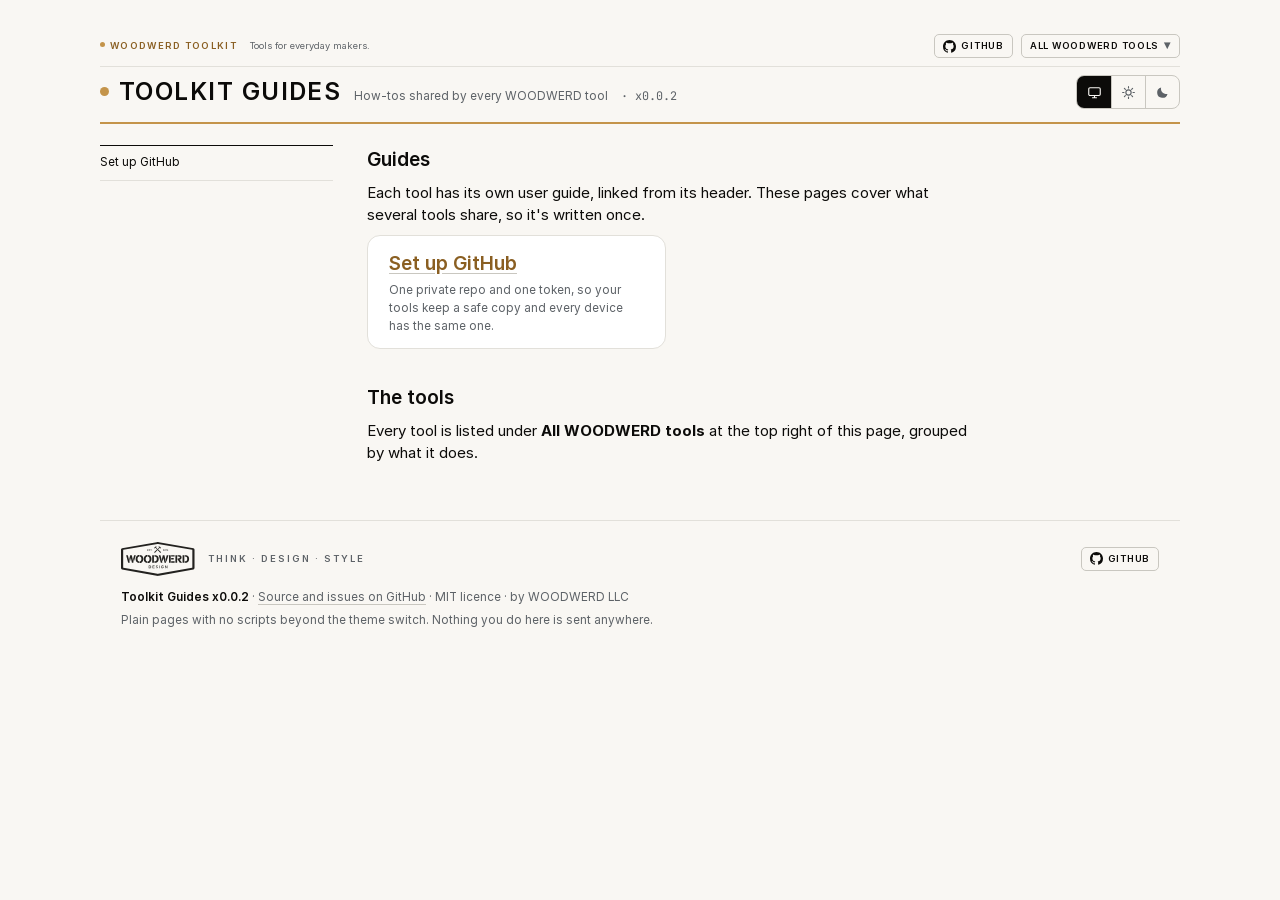
==== commit 5394c133: "x0.0.2: Guide menu stays in place as you scroll Co-Authored-By: Claude Opus 5.5 <noreply@anthropic.c" ====
--- a/index.html
+++ b/index.html
@@ -65,7 +65,7 @@
   <div class="brand">
     <h1>Toolkit Guides</h1>
     <span class="by">How-tos shared by every WOODWERD tool</span>
-    <span class="by mono">· x0.0.1</span>
+    <span class="by mono">· x0.0.2</span>
   </div>
   <div class="leds">
     <span class="theme" role="group" aria-label="Colour theme">
@@ -96,7 +96,7 @@
     <a href="https://woodwerd.com" aria-label="WOODWERD Design"><svg class="wwmark" aria-hidden="true" viewBox="0 0 2349 1086" xmlns="http://www.w3.org/2000/svg" style="fill-rule:evenodd;clip-rule:evenodd;stroke-linejoin:round;stroke-miterlimit:2;"><g transform="matrix(1,0,0,1,-33.174494,-664.858781)"><g transform="matrix(4.166667,0,0,4.166667,-1351,-638)"><g transform="matrix(1.169252,0,0,1.169252,879.148868,378.020418)"><path d="M0,110.999C0,111.71 -0.768,112.684 -1.521,112.931L-224.492,152.966C-225.58,153.32 -227.895,153.32 -228.985,152.966L-451.954,112.931C-452.707,112.684 -453.476,111.71 -453.476,110.999L-453.476,-2.586C-453.476,-3.296 -452.707,-4.272 -451.954,-4.518L-228.986,-41.966C-228.442,-42.144 -227.601,-42.249 -226.738,-42.249C-225.874,-42.249 -225.034,-42.144 -224.491,-41.966L-1.521,-4.518C-0.768,-4.272 0,-3.296 0,-2.586L0,110.999ZM7.308,-15.68L-219.748,-54.935C-223.593,-56.191 -229.883,-56.191 -233.728,-54.935L-460.785,-15.68C-464.629,-14.426 -467.775,-10.432 -467.775,-6.804L-467.775,115.148C-467.775,118.775 -464.629,122.77 -460.785,124.023L-233.728,165.937C-229.883,167.19 -223.593,167.19 -219.748,165.937L7.308,124.023C11.152,122.77 14.297,118.775 14.297,115.148L14.297,-6.804C14.297,-10.432 11.152,-14.426 7.308,-15.68" style="fill-rule:nonzero;"/></g></g><g transform="matrix(4.166667,0,0,4.166667,-1351,-638)"><g transform="matrix(1.169252,0,0,1.169252,601.98989,387.017112)"><path d="M0,-27.108C1.397,-26.504 2.506,-24.811 3.767,-23.443C4.262,-22.908 4.744,-22.344 5.257,-21.783C6.297,-20.641 7.337,-19.6 8.441,-18.496C9.837,-17.098 11.177,-15.968 12.585,-14.694C12.708,-14.584 12.843,-14.467 12.995,-14.352C13.161,-14.227 13.307,-14.02 13.406,-13.974C13.537,-13.917 13.536,-14.016 13.682,-14.01C18.203,-10.244 22.764,-5.178 27.346,-0.997C28.112,-0.296 28.839,0.47 29.622,1.11C30.149,1.54 30.715,1.962 31.319,2.564C31.522,2.769 31.781,2.963 31.882,3.129C32.03,3.375 31.884,4.239 31.761,4.517C31.551,4.998 30.804,5.655 30.307,6.075C29.741,6.554 29.185,7.028 28.732,7.206C28.433,7.322 27.857,7.383 27.618,7.257C27.281,7.078 26.862,6.585 26.522,6.195C25.534,5.058 24.382,3.977 23.287,2.821C20.443,-0.182 17.358,-3.107 14.383,-6.082C13.626,-6.84 12.852,-7.581 12.159,-8.341C11.467,-9.095 10.886,-9.894 10.224,-10.585C10.171,-10.719 10.378,-10.661 10.376,-10.774C9.237,-11.761 8.325,-13.036 7.225,-14.197C5.075,-16.472 2.774,-18.921 0.378,-21.013C-0.476,-21.755 -1.42,-22.462 -2.175,-23.358C-2.407,-23.635 -2.595,-24.04 -2.824,-24.215C-2.972,-24.326 -3.414,-24.361 -3.63,-24.472C-3.837,-24.577 -4.09,-24.856 -4.349,-25.054C-4.543,-25.202 -4.783,-25.295 -4.966,-25.429C-5.195,-25.601 -5.341,-25.794 -5.581,-25.875C-5.822,-25.955 -6.157,-25.888 -6.456,-25.824C-6.946,-25.718 -7.434,-25.532 -7.893,-24.933C-8.129,-24.627 -8.129,-24.354 -8.27,-24.111C-8.416,-23.767 -8.274,-23.546 -8.457,-23.238C-8.6,-23.001 -8.929,-22.733 -9.229,-22.434C-9.54,-22.122 -9.849,-21.751 -10.066,-21.663C-10.696,-21.41 -11.881,-22.332 -12.585,-23.152C-12.894,-23.514 -13.341,-24.357 -13.219,-24.711C-13.119,-24.998 -12.783,-25.25 -12.516,-25.515C-12.249,-25.785 -11.973,-26.136 -11.711,-26.32C-11.261,-26.636 -10.697,-26.562 -10.326,-26.818C-9.721,-27.232 -9.336,-27.914 -9.211,-28.374C-9.114,-28.741 -9.208,-29.164 -9.056,-29.522C-8.922,-29.844 -8.561,-30.147 -8.306,-30.447C-6.947,-32.023 -5.242,-33.601 -3.834,-33.991C-2.027,-34.491 -0.181,-34.473 1.609,-34.265C2.187,-34.199 2.81,-34.056 3.425,-33.957C3.853,-33.887 4.326,-33.736 4.795,-33.614C4.953,-33.573 5.107,-33.57 5.24,-33.511C5.546,-33.379 5.839,-33.118 6.094,-32.929C6.128,-32.904 6.15,-32.91 6.18,-32.879C6.357,-32.694 5.962,-32.539 5.874,-32.502C5.458,-32.33 4.751,-32.419 4.349,-32.416C2.867,-32.401 1.739,-32.498 0.273,-32.244C-0.037,-32.19 -0.383,-32.063 -0.737,-31.885C-1.124,-31.691 -1.552,-31.468 -1.746,-31.183C-1.878,-30.99 -1.878,-30.568 -1.799,-30.378C-1.686,-30.121 -1.306,-29.767 -1.096,-29.504C-0.844,-29.193 -0.603,-28.856 -0.395,-28.598C-0.24,-28.407 -0.024,-28.295 0.052,-28.084C0.175,-27.74 -0.191,-27.507 0,-27.108" style="fill-rule:nonzero;"/></g></g><g transform="matrix(4.166667,0,0,4.166667,-1351,-638)"><g transform="matrix(1.169252,0,0,1.169252,623.860287,387.017112)"><path d="M0,-27.108C-1.398,-26.504 -2.505,-24.811 -3.768,-23.443C-4.263,-22.908 -4.743,-22.344 -5.256,-21.783C-6.298,-20.641 -7.337,-19.6 -8.442,-18.496C-9.839,-17.098 -11.177,-15.968 -12.585,-14.694C-12.708,-14.584 -12.842,-14.467 -12.998,-14.352C-13.161,-14.227 -13.309,-14.02 -13.407,-13.974C-13.536,-13.917 -13.535,-14.016 -13.682,-14.01C-18.201,-10.244 -22.764,-5.178 -27.346,-0.997C-28.112,-0.296 -28.84,0.47 -29.622,1.11C-30.15,1.54 -30.714,1.962 -31.317,2.564C-31.523,2.769 -31.784,2.963 -31.882,3.129C-32.03,3.375 -31.884,4.239 -31.762,4.517C-31.553,4.998 -30.805,5.655 -30.308,6.075C-29.739,6.554 -29.186,7.028 -28.733,7.206C-28.434,7.322 -27.858,7.383 -27.619,7.257C-27.282,7.078 -26.863,6.585 -26.523,6.195C-25.535,5.058 -24.381,3.977 -23.286,2.821C-20.446,-0.182 -17.36,-3.107 -14.382,-6.082C-13.624,-6.84 -12.854,-7.581 -12.158,-8.341C-11.465,-9.095 -10.885,-9.894 -10.224,-10.585C-10.171,-10.719 -10.378,-10.661 -10.377,-10.774C-9.239,-11.761 -8.324,-13.036 -7.226,-14.197C-5.075,-16.472 -2.775,-18.921 -0.378,-21.013C0.475,-21.755 1.42,-22.462 2.175,-23.358C2.408,-23.635 2.596,-24.04 2.825,-24.215C2.973,-24.326 3.414,-24.361 3.629,-24.472C3.839,-24.577 4.088,-24.856 4.349,-25.054C4.544,-25.202 4.782,-25.295 4.967,-25.429C5.194,-25.601 5.34,-25.794 5.58,-25.875C5.82,-25.955 6.155,-25.888 6.453,-25.824C6.945,-25.718 7.434,-25.532 7.893,-24.933C8.127,-24.627 8.13,-24.354 8.269,-24.111C8.415,-23.767 8.274,-23.546 8.459,-23.238C8.602,-23.001 8.929,-22.733 9.227,-22.434C9.541,-22.122 9.85,-21.751 10.066,-21.663C10.695,-21.41 11.882,-22.332 12.585,-23.152C12.896,-23.514 13.341,-24.357 13.218,-24.711C13.12,-24.998 12.784,-25.25 12.516,-25.515C12.246,-25.785 11.974,-26.136 11.712,-26.32C11.261,-26.636 10.695,-26.562 10.324,-26.818C9.72,-27.232 9.335,-27.914 9.212,-28.374C9.115,-28.741 9.207,-29.164 9.056,-29.522C8.923,-29.844 8.561,-30.147 8.305,-30.447C6.947,-32.023 5.241,-33.601 3.835,-33.991C2.024,-34.491 0.182,-34.473 -1.61,-34.265C-2.188,-34.199 -2.812,-34.056 -3.425,-33.957C-3.853,-33.887 -4.327,-33.736 -4.795,-33.614C-4.953,-33.573 -5.108,-33.57 -5.24,-33.511C-5.547,-33.379 -5.839,-33.118 -6.098,-32.929C-6.129,-32.904 -6.151,-32.91 -6.182,-32.879C-6.358,-32.694 -5.963,-32.539 -5.874,-32.502C-5.458,-32.33 -4.751,-32.419 -4.35,-32.416C-2.867,-32.401 -1.738,-32.498 -0.273,-32.244C0.037,-32.19 0.381,-32.063 0.734,-31.885C1.121,-31.691 1.553,-31.468 1.745,-31.183C1.877,-30.99 1.88,-30.568 1.799,-30.378C1.685,-30.121 1.306,-29.767 1.095,-29.504C0.844,-29.193 0.603,-28.856 0.394,-28.598C0.239,-28.407 0.025,-28.295 -0.053,-28.084C-0.176,-27.74 0.19,-27.507 0,-27.108" style="fill-rule:nonzero;"/></g></g><g transform="matrix(4.166667,0,0,4.166667,-1351,-638)"><g transform="matrix(1.169252,0,0,1.169252,399.149757,413.416724)"><path d="M0,49.951L-12.207,-0.001L-23.665,-0.001L-10.259,49.951L0,49.951ZM24.564,49.951L13.63,-0.001L2.846,-0.001L-3.07,25.238L1.423,44.034L7.414,18.872L14.304,49.951L24.564,49.951ZM22.093,25.238L26.287,44.558L39.992,-0.001L28.833,-0.001L22.093,25.238ZM62.458,41.114C54.819,40.439 51.15,35.272 51.15,25.238C51.15,14.753 54.819,9.36 62.458,8.761L62.458,-1.199C57.74,-1.274 53.921,-0.375 50.326,1.647C43.062,5.615 38.643,14.453 38.643,25.012C38.643,34.299 42.164,42.462 48.229,47.03C52.198,50.026 56.092,51.149 62.458,51.225L62.458,41.114ZM65.379,51.225C71.146,51.149 74.964,50.1 78.635,47.629C85.225,43.21 89.119,34.748 89.119,24.938C89.119,14.977 85.225,6.513 78.635,2.321C74.964,-0.001 70.622,-1.199 65.379,-1.199L65.379,8.761C72.868,9.285 76.612,14.603 76.612,24.862C76.612,35.047 72.644,40.814 65.379,41.114L65.379,51.225ZM115.855,41.114C108.216,40.439 104.546,35.272 104.546,25.238C104.546,14.753 108.216,9.36 115.855,8.761L115.855,-1.199C111.137,-1.274 107.317,-0.375 103.723,1.647C96.458,5.615 92.04,14.453 92.04,25.012C92.04,34.299 95.559,42.462 101.626,47.03C105.595,50.026 109.489,51.149 115.855,51.225L115.855,41.114ZM118.776,51.225C124.542,51.149 128.362,50.1 132.031,47.629C138.622,43.21 142.516,34.748 142.516,24.938C142.516,14.977 138.622,6.513 132.031,2.321C128.362,-0.001 124.019,-1.199 118.776,-1.199L118.776,8.761C126.265,9.285 130.009,14.603 130.009,24.862C130.009,35.047 126.04,40.814 118.776,41.114L118.776,51.225ZM158.617,-0.001L147.233,-0.001L147.233,49.951L158.617,49.951L158.617,-0.001ZM161.538,49.951L163.784,49.951C171.499,49.951 175.467,49.126 179.436,46.656C186.027,42.612 190.071,34.299 190.071,24.788C190.071,18.946 188.498,13.255 185.578,8.986C182.356,4.193 178.088,1.497 171.948,0.448C169.326,-0.001 169.101,-0.001 163.335,-0.001L161.538,-0.001L161.538,9.36L163.559,9.36C173.52,9.36 177.639,13.854 177.639,24.862C177.639,30.179 176.366,34.748 174.044,37.369C171.948,39.766 169.176,40.664 163.634,40.664L161.538,40.664L161.538,49.951ZM213.961,49.951L201.755,-0.001L190.295,-0.001L203.702,49.951L213.961,49.951ZM238.526,49.951L227.592,-0.001L216.808,-0.001L210.891,25.238L215.384,44.034L221.375,18.872L228.266,49.951L238.526,49.951ZM236.054,25.238L240.249,44.558L253.954,-0.001L242.794,-0.001L236.054,25.238ZM268.705,-0.001L257.322,-0.001L257.322,49.951L268.705,49.951L268.705,-0.001ZM294.393,40.589L271.626,40.589L271.626,49.951L294.393,49.951L294.393,40.589ZM288.402,19.32L271.627,19.32L271.627,28.308L288.402,28.308L288.402,19.32ZM294.169,-0.001L271.626,-0.001L271.626,9.36L294.169,9.36L294.169,-0.001ZM310.944,-0.001L299.561,-0.001L299.561,49.951L310.944,49.951L310.944,-0.001ZM343.221,49.951L326.522,29.057C335.059,28.083 340.001,22.841 340.001,14.828C340.001,8.686 337.231,3.818 332.363,1.572C329.592,0.298 326.746,-0.001 318.36,-0.001L313.865,-0.001L313.865,9.435L319.033,9.435C322.402,9.435 323.975,9.66 325.473,10.259C327.569,11.158 328.768,13.105 328.768,15.576C328.768,18.123 327.421,20.145 325.023,21.193C323.526,21.793 321.878,22.017 318.134,22.017L313.865,22.017L313.865,29.057L328.468,49.951L343.221,49.951ZM357.901,-0.001L346.517,-0.001L346.517,49.951L357.901,49.951L357.901,-0.001ZM360.821,49.951L363.069,49.951C370.782,49.951 374.749,49.126 378.72,46.656C385.31,42.612 389.356,34.299 389.356,24.788C389.356,18.946 387.783,13.255 384.861,8.986C381.641,4.193 377.371,1.497 371.232,0.448C368.611,-0.001 368.386,-0.001 362.619,-0.001L360.821,-0.001L360.821,9.36L362.844,9.36C372.803,9.36 376.922,13.854 376.922,24.862C376.922,30.179 375.649,34.748 373.328,37.369C371.232,39.766 368.46,40.664 362.918,40.664L360.821,40.664L360.821,49.951Z" style="fill-rule:nonzero;"/></g></g><g transform="matrix(4.166667,0,0,4.166667,-1351,-638)"><g transform="matrix(1.169252,0,0,1.169252,-101.248598,-157.0458)"><path d="M544.758,449.661L542.543,449.661L542.543,459.382L544.758,459.382L544.758,449.661ZM549.756,457.56L545.326,457.56L545.326,459.382L549.756,459.382L549.756,457.56ZM548.591,453.421L545.326,453.421L545.326,455.17L548.591,455.17L548.591,453.421ZM549.712,449.661L545.326,449.661L545.326,451.483L549.712,451.483L549.712,449.661ZM556.431,459.629L556.431,457.763C555.236,457.719 554.769,457.283 554.682,456.16L552.438,456.248C552.453,457.006 552.627,457.603 552.963,458.142C553.545,459.046 554.828,459.629 556.271,459.629L556.431,459.629ZM556.985,459.629C559.288,459.629 560.745,458.39 560.745,456.452C560.745,455.578 560.454,454.893 559.856,454.397C559.346,453.96 558.544,453.669 556.97,453.304C555.717,453.012 555.63,452.984 555.353,452.78C555.178,452.648 555.061,452.401 555.061,452.138C555.061,451.584 555.557,451.249 556.431,451.206L556.431,449.413C554.216,449.399 552.817,450.55 552.817,452.372C552.817,453.392 553.24,454.149 554.07,454.631C554.624,454.966 554.974,455.082 556.358,455.388C557.393,455.621 557.743,455.738 558.034,455.913C558.311,456.073 558.5,456.408 558.5,456.743C558.5,457.414 557.99,457.749 556.985,457.763L556.985,459.629ZM560.643,452.547C560.454,450.506 559.258,449.486 556.985,449.413L556.985,451.206C557.917,451.249 558.369,451.716 558.428,452.692L560.643,452.547ZM568.731,459.381L568.731,451.555L571.66,451.555L571.66,449.661L563.645,449.661L563.645,451.555L566.516,451.555L566.516,459.381L568.731,459.381ZM572.521,459.381L574.604,459.381L574.604,457.312L572.521,457.312L572.521,459.381ZM646.009,459.381L652.552,459.381L652.552,457.617L646.009,457.617L646.009,459.381ZM649.622,451.555C650.249,451.555 650.585,451.92 650.585,452.59C650.585,453.202 650.337,453.77 649.783,454.441C649.316,455.009 649.229,455.096 648.062,456.059C646.927,456.991 646.927,456.991 646.796,457.108L649.434,457.108C651.619,455.403 652.566,454.004 652.566,452.473C652.566,450.841 651.386,449.719 649.622,449.69L649.622,451.555ZM649.098,449.69C647.218,449.792 646.096,450.972 646.096,452.838C646.096,452.984 646.096,453.071 646.11,453.275L648.077,453.377L648.077,453.246C648.049,452.066 648.311,451.628 649.098,451.541L649.098,449.69ZM658.498,457.778C657.405,457.735 657.026,456.947 657.026,454.733C657.026,452.415 657.42,451.511 658.498,451.409L658.498,449.69C657.682,449.719 657.216,449.836 656.734,450.185C655.568,451.002 655.016,452.488 655.016,454.776C655.016,456.729 655.466,458.07 656.399,458.843C656.953,459.308 657.521,459.484 658.498,459.484L658.498,457.778ZM659.022,459.484C659.839,459.484 660.378,459.352 660.873,459.031C661.951,458.318 662.491,456.86 662.491,454.718C662.491,453.464 662.301,452.357 661.98,451.672C661.587,450.826 660.961,450.185 660.246,449.894C659.882,449.748 659.576,449.69 659.022,449.69L659.022,451.409C660.058,451.483 660.495,452.415 660.495,454.587C660.495,456.933 660.144,457.706 659.022,457.778L659.022,459.484ZM665.23,449.88L665.23,451.847L666.834,451.847L666.834,449.85L665.23,449.88ZM667.358,449.85L667.358,459.381L669.429,459.381L669.429,449.806L667.358,449.85ZM677.065,459.381L679.002,459.381L679.002,457.486L680.301,457.486L680.301,455.797L679.002,455.797L679.002,450.885L677.065,453.523L677.065,459.381ZM676.54,455.797L674.747,455.797L679.148,449.806L677.094,449.806L672.852,455.635L672.852,457.486L676.54,457.486L676.54,455.797Z" style="fill-rule:nonzero;"/></g></g><g transform="matrix(4.166667,0,0,4.166667,-1351,-638)"><g transform="matrix(1.650947,0,0,1.650947,548.463002,510.573781)"><path d="M0,-8.593L0,0L2.491,0C5.145,0 6.877,-1.787 6.877,-4.26L6.877,-4.297C6.877,-6.77 5.145,-8.593 2.491,-8.593L0,-8.593ZM-2.22,-10.614L2.491,-10.614C6.462,-10.614 9.206,-7.889 9.206,-4.333L9.206,-4.297C9.206,-0.74 6.462,2.021 2.491,2.021L-2.22,2.021L-2.22,-10.614Z" style="fill-rule:nonzero;"/></g></g><g transform="matrix(4.166667,0,0,4.166667,-1351,-638)"><g transform="matrix(1.650947,0,0,1.650947,574.060772,513.91117)"><path d="M0,-12.636L9.369,-12.636L9.369,-10.651L2.22,-10.651L2.22,-7.365L8.556,-7.365L8.556,-5.38L2.22,-5.38L2.22,-1.986L9.459,-1.986L9.459,0L0,0L0,-12.636Z" style="fill-rule:nonzero;"/></g></g><g transform="matrix(4.166667,0,0,4.166667,-1351,-638)"><g transform="matrix(1.650947,0,0,1.650947,598.586251,496.089857)"><path d="M0,8.953L1.335,7.365C2.545,8.411 3.772,9.007 5.325,9.007C6.697,9.007 7.563,8.357 7.563,7.419L7.563,7.383C7.563,6.48 7.058,5.993 4.711,5.451C2.021,4.801 0.505,4.007 0.505,1.679L0.505,1.642C0.505,-0.524 2.311,-2.022 4.819,-2.022C6.661,-2.022 8.123,-1.463 9.404,-0.434L8.213,1.245C7.076,0.397 5.938,-0.054 4.783,-0.054C3.484,-0.054 2.726,0.614 2.726,1.444L2.726,1.48C2.726,2.454 3.303,2.888 5.74,3.466C8.412,4.116 9.784,5.072 9.784,7.166L9.784,7.202C9.784,9.567 7.924,10.975 5.271,10.975C3.339,10.975 1.516,10.307 0,8.953" style="fill-rule:nonzero;"/></g></g><g transform="matrix(4.166667,0,0,4.166667,-1351,-638)"><g transform="matrix(1.650947,0,0,1.650947,-300.641369,-64.635828)"><rect x="560.81" y="337.797" width="2.22" height="12.636"/></g></g><g transform="matrix(4.166667,0,0,4.166667,-1351,-638)"><g transform="matrix(1.650947,0,0,1.650947,639.499691,503.421053)"><path d="M0,0.072L0,0.036C0,-3.502 2.708,-6.499 6.517,-6.499C8.719,-6.499 10.073,-5.885 11.372,-4.784L9.964,-3.105C8.99,-3.935 8.033,-4.459 6.426,-4.459C4.098,-4.459 2.329,-2.419 2.329,-0L2.329,0.036C2.329,2.635 4.043,4.549 6.625,4.549C7.816,4.549 8.899,4.17 9.675,3.592L9.675,1.227L6.444,1.227L6.444,-0.704L11.824,-0.704L11.824,4.603C10.578,5.668 8.791,6.571 6.553,6.571C2.6,6.571 0,3.754 0,0.072" style="fill-rule:nonzero;"/></g></g><g transform="matrix(4.166667,0,0,4.166667,-1351,-638)"><g transform="matrix(1.650947,0,0,1.650947,669.746363,513.91117)"><path d="M0,-12.636L2.058,-12.636L8.827,-3.899L8.827,-12.636L11.011,-12.636L11.011,0L9.152,0L2.184,-8.99L2.184,0L0,0L0,-12.636Z" style="fill-rule:nonzero;"/></g></g></g></svg></a>
     <span class="tagline">Think · Design · Style</span><a class="ghlink" href="https://github.com/WOODWERD" aria-label="WOODWERD on GitHub" title="WOODWERD on GitHub"><svg viewBox="0 0 16 16" width="13" height="13" fill="currentColor" aria-hidden="true"><path d="M8 0c4.42 0 8 3.58 8 8a8.013 8.013 0 0 1-5.45 7.59c-.4.08-.55-.17-.55-.38 0-.27.01-1.13.01-2.2 0-.75-.25-1.23-.54-1.48 1.78-.2 3.65-.88 3.65-3.95 0-.88-.31-1.59-.82-2.15.08-.2.36-1.02-.08-2.12 0 0-.67-.22-2.2.82-.64-.18-1.32-.27-2-.27-.68 0-1.36.09-2 .27-1.53-1.03-2.2-.82-2.2-.82-.44 1.1-.16 1.92-.08 2.12-.51.56-.82 1.28-.82 2.15 0 3.06 1.86 3.75 3.64 3.95-.23.2-.44.55-.51 1.07-.46.21-1.61.55-2.33-.66-.15-.24-.6-.83-1.23-.82-.67.01-.27.38.01.53.34.19.73.9.82 1.13.16.45.68 1.31 2.69.94 0 .67.01 1.3.01 1.49 0 .21-.15.45-.55.38A7.995 7.995 0 0 1 0 8c0-4.42 3.58-8 8-8Z"/></svg><span>GitHub</span></a>
   </div>
-  <p><b>Toolkit Guides x0.0.1</b> · <a href="https://github.com/WOODWERD/WOODWERD.github.io">Source and issues on GitHub</a> · MIT licence · by WOODWERD LLC</p>
+  <p><b>Toolkit Guides x0.0.2</b> · <a href="https://github.com/WOODWERD/WOODWERD.github.io">Source and issues on GitHub</a> · MIT licence · by WOODWERD LLC</p>
   <p>Plain pages with no scripts beyond the theme switch. Nothing you do here is sent anywhere.</p>
 </footer>
 </div>
--- a/styles.css
+++ b/styles.css
@@ -50,7 +50,7 @@
 .ic.solid{fill:currentColor;stroke:none}
 
 .guide{display:grid;grid-template-columns:233px minmax(0,1fr);gap:34px;align-items:start}
-.guide nav{display:flex;flex-direction:column;border-top:1px solid var(--ink)}
+.guide nav{display:flex;flex-direction:column;border-top:1px solid var(--ink);position:sticky;top:13px}
 .guide nav a{padding:8px 0;border-bottom:1px solid var(--line);text-decoration:none;font-size:var(--t-cap)}
 .guide section{max-width:610px;display:flex;flex-direction:column;gap:8px;margin-bottom:34px;scroll-margin-top:21px}
 .guide h2{margin:0;font-size:var(--t-area);font-weight:600}
@@ -87,7 +87,7 @@
 /* phones: hang the All WOODWERD tools menu from the full-width strip, so it can't run off the left edge */
 @media (max-width:767px){details.alltools,details.kitmenu{position:static}.toolmenu{left:0;right:0;width:auto;max-width:none}}
 @media (max-width:640px){.guide .tbl th{white-space:normal}}
-@media (max-width:820px){.guide{grid-template-columns:minmax(0,1fr)}.foot{padding-inline:0}}
+@media (max-width:820px){.guide{grid-template-columns:minmax(0,1fr)}.guide nav{position:static}.foot{padding-inline:0}}
 
 /* this site only */
 .guide code{font-family:"JetBrains Mono",ui-monospace,Menlo,Consolas,monospace;font-size:.92em}
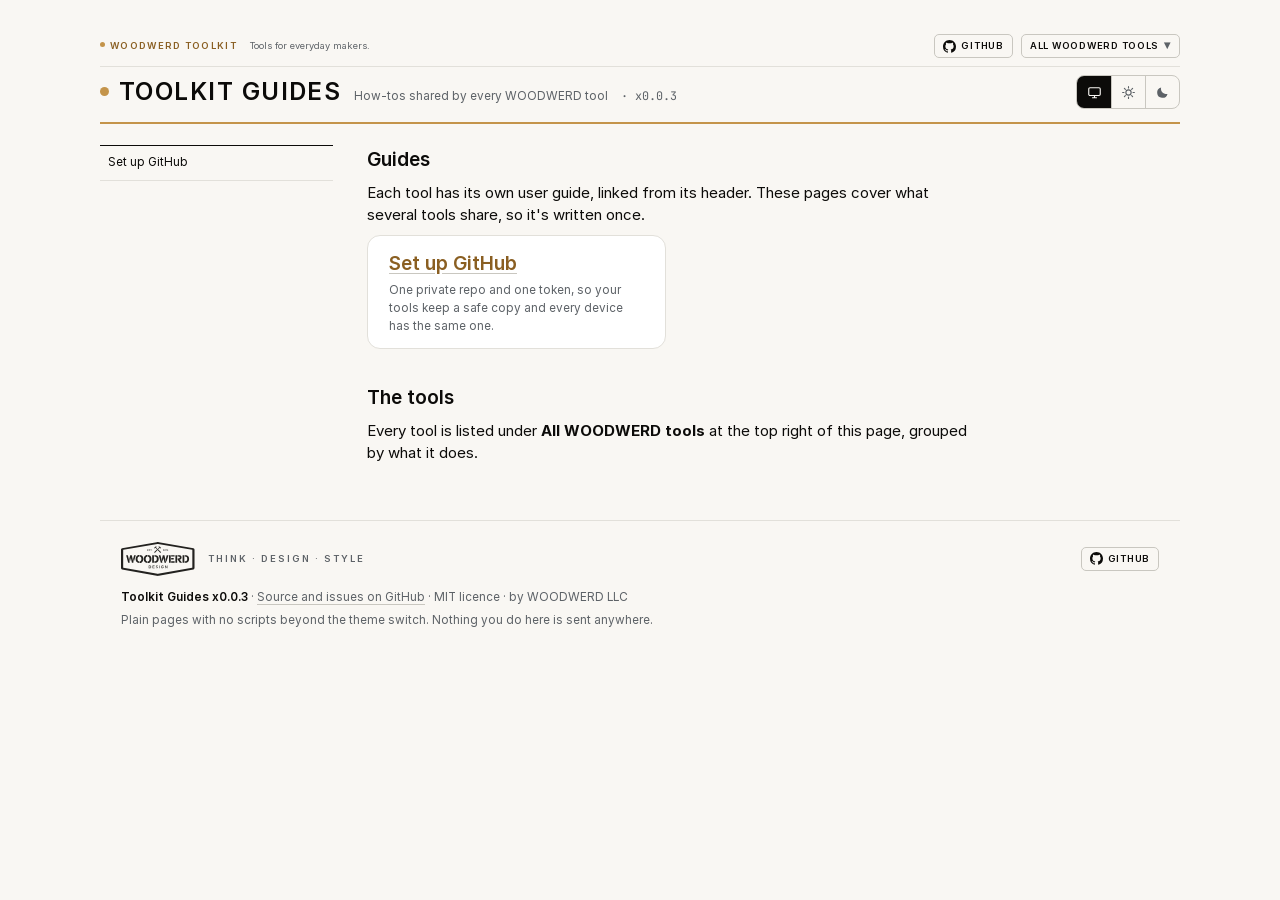
==== commit 6ce33fd7: "x0.0.3: Guide menu marks the section you're reading Co-Authored-By: Claude Opus 5.5 <noreply@anthrop" ====
--- a/index.html
+++ b/index.html
@@ -65,7 +65,7 @@
   <div class="brand">
     <h1>Toolkit Guides</h1>
     <span class="by">How-tos shared by every WOODWERD tool</span>
-    <span class="by mono">· x0.0.2</span>
+    <span class="by mono">· x0.0.3</span>
   </div>
   <div class="leds">
     <span class="theme" role="group" aria-label="Colour theme">
@@ -96,7 +96,7 @@
     <a href="https://woodwerd.com" aria-label="WOODWERD Design"><svg class="wwmark" aria-hidden="true" viewBox="0 0 2349 1086" xmlns="http://www.w3.org/2000/svg" style="fill-rule:evenodd;clip-rule:evenodd;stroke-linejoin:round;stroke-miterlimit:2;"><g transform="matrix(1,0,0,1,-33.174494,-664.858781)"><g transform="matrix(4.166667,0,0,4.166667,-1351,-638)"><g transform="matrix(1.169252,0,0,1.169252,879.148868,378.020418)"><path d="M0,110.999C0,111.71 -0.768,112.684 -1.521,112.931L-224.492,152.966C-225.58,153.32 -227.895,153.32 -228.985,152.966L-451.954,112.931C-452.707,112.684 -453.476,111.71 -453.476,110.999L-453.476,-2.586C-453.476,-3.296 -452.707,-4.272 -451.954,-4.518L-228.986,-41.966C-228.442,-42.144 -227.601,-42.249 -226.738,-42.249C-225.874,-42.249 -225.034,-42.144 -224.491,-41.966L-1.521,-4.518C-0.768,-4.272 0,-3.296 0,-2.586L0,110.999ZM7.308,-15.68L-219.748,-54.935C-223.593,-56.191 -229.883,-56.191 -233.728,-54.935L-460.785,-15.68C-464.629,-14.426 -467.775,-10.432 -467.775,-6.804L-467.775,115.148C-467.775,118.775 -464.629,122.77 -460.785,124.023L-233.728,165.937C-229.883,167.19 -223.593,167.19 -219.748,165.937L7.308,124.023C11.152,122.77 14.297,118.775 14.297,115.148L14.297,-6.804C14.297,-10.432 11.152,-14.426 7.308,-15.68" style="fill-rule:nonzero;"/></g></g><g transform="matrix(4.166667,0,0,4.166667,-1351,-638)"><g transform="matrix(1.169252,0,0,1.169252,601.98989,387.017112)"><path d="M0,-27.108C1.397,-26.504 2.506,-24.811 3.767,-23.443C4.262,-22.908 4.744,-22.344 5.257,-21.783C6.297,-20.641 7.337,-19.6 8.441,-18.496C9.837,-17.098 11.177,-15.968 12.585,-14.694C12.708,-14.584 12.843,-14.467 12.995,-14.352C13.161,-14.227 13.307,-14.02 13.406,-13.974C13.537,-13.917 13.536,-14.016 13.682,-14.01C18.203,-10.244 22.764,-5.178 27.346,-0.997C28.112,-0.296 28.839,0.47 29.622,1.11C30.149,1.54 30.715,1.962 31.319,2.564C31.522,2.769 31.781,2.963 31.882,3.129C32.03,3.375 31.884,4.239 31.761,4.517C31.551,4.998 30.804,5.655 30.307,6.075C29.741,6.554 29.185,7.028 28.732,7.206C28.433,7.322 27.857,7.383 27.618,7.257C27.281,7.078 26.862,6.585 26.522,6.195C25.534,5.058 24.382,3.977 23.287,2.821C20.443,-0.182 17.358,-3.107 14.383,-6.082C13.626,-6.84 12.852,-7.581 12.159,-8.341C11.467,-9.095 10.886,-9.894 10.224,-10.585C10.171,-10.719 10.378,-10.661 10.376,-10.774C9.237,-11.761 8.325,-13.036 7.225,-14.197C5.075,-16.472 2.774,-18.921 0.378,-21.013C-0.476,-21.755 -1.42,-22.462 -2.175,-23.358C-2.407,-23.635 -2.595,-24.04 -2.824,-24.215C-2.972,-24.326 -3.414,-24.361 -3.63,-24.472C-3.837,-24.577 -4.09,-24.856 -4.349,-25.054C-4.543,-25.202 -4.783,-25.295 -4.966,-25.429C-5.195,-25.601 -5.341,-25.794 -5.581,-25.875C-5.822,-25.955 -6.157,-25.888 -6.456,-25.824C-6.946,-25.718 -7.434,-25.532 -7.893,-24.933C-8.129,-24.627 -8.129,-24.354 -8.27,-24.111C-8.416,-23.767 -8.274,-23.546 -8.457,-23.238C-8.6,-23.001 -8.929,-22.733 -9.229,-22.434C-9.54,-22.122 -9.849,-21.751 -10.066,-21.663C-10.696,-21.41 -11.881,-22.332 -12.585,-23.152C-12.894,-23.514 -13.341,-24.357 -13.219,-24.711C-13.119,-24.998 -12.783,-25.25 -12.516,-25.515C-12.249,-25.785 -11.973,-26.136 -11.711,-26.32C-11.261,-26.636 -10.697,-26.562 -10.326,-26.818C-9.721,-27.232 -9.336,-27.914 -9.211,-28.374C-9.114,-28.741 -9.208,-29.164 -9.056,-29.522C-8.922,-29.844 -8.561,-30.147 -8.306,-30.447C-6.947,-32.023 -5.242,-33.601 -3.834,-33.991C-2.027,-34.491 -0.181,-34.473 1.609,-34.265C2.187,-34.199 2.81,-34.056 3.425,-33.957C3.853,-33.887 4.326,-33.736 4.795,-33.614C4.953,-33.573 5.107,-33.57 5.24,-33.511C5.546,-33.379 5.839,-33.118 6.094,-32.929C6.128,-32.904 6.15,-32.91 6.18,-32.879C6.357,-32.694 5.962,-32.539 5.874,-32.502C5.458,-32.33 4.751,-32.419 4.349,-32.416C2.867,-32.401 1.739,-32.498 0.273,-32.244C-0.037,-32.19 -0.383,-32.063 -0.737,-31.885C-1.124,-31.691 -1.552,-31.468 -1.746,-31.183C-1.878,-30.99 -1.878,-30.568 -1.799,-30.378C-1.686,-30.121 -1.306,-29.767 -1.096,-29.504C-0.844,-29.193 -0.603,-28.856 -0.395,-28.598C-0.24,-28.407 -0.024,-28.295 0.052,-28.084C0.175,-27.74 -0.191,-27.507 0,-27.108" style="fill-rule:nonzero;"/></g></g><g transform="matrix(4.166667,0,0,4.166667,-1351,-638)"><g transform="matrix(1.169252,0,0,1.169252,623.860287,387.017112)"><path d="M0,-27.108C-1.398,-26.504 -2.505,-24.811 -3.768,-23.443C-4.263,-22.908 -4.743,-22.344 -5.256,-21.783C-6.298,-20.641 -7.337,-19.6 -8.442,-18.496C-9.839,-17.098 -11.177,-15.968 -12.585,-14.694C-12.708,-14.584 -12.842,-14.467 -12.998,-14.352C-13.161,-14.227 -13.309,-14.02 -13.407,-13.974C-13.536,-13.917 -13.535,-14.016 -13.682,-14.01C-18.201,-10.244 -22.764,-5.178 -27.346,-0.997C-28.112,-0.296 -28.84,0.47 -29.622,1.11C-30.15,1.54 -30.714,1.962 -31.317,2.564C-31.523,2.769 -31.784,2.963 -31.882,3.129C-32.03,3.375 -31.884,4.239 -31.762,4.517C-31.553,4.998 -30.805,5.655 -30.308,6.075C-29.739,6.554 -29.186,7.028 -28.733,7.206C-28.434,7.322 -27.858,7.383 -27.619,7.257C-27.282,7.078 -26.863,6.585 -26.523,6.195C-25.535,5.058 -24.381,3.977 -23.286,2.821C-20.446,-0.182 -17.36,-3.107 -14.382,-6.082C-13.624,-6.84 -12.854,-7.581 -12.158,-8.341C-11.465,-9.095 -10.885,-9.894 -10.224,-10.585C-10.171,-10.719 -10.378,-10.661 -10.377,-10.774C-9.239,-11.761 -8.324,-13.036 -7.226,-14.197C-5.075,-16.472 -2.775,-18.921 -0.378,-21.013C0.475,-21.755 1.42,-22.462 2.175,-23.358C2.408,-23.635 2.596,-24.04 2.825,-24.215C2.973,-24.326 3.414,-24.361 3.629,-24.472C3.839,-24.577 4.088,-24.856 4.349,-25.054C4.544,-25.202 4.782,-25.295 4.967,-25.429C5.194,-25.601 5.34,-25.794 5.58,-25.875C5.82,-25.955 6.155,-25.888 6.453,-25.824C6.945,-25.718 7.434,-25.532 7.893,-24.933C8.127,-24.627 8.13,-24.354 8.269,-24.111C8.415,-23.767 8.274,-23.546 8.459,-23.238C8.602,-23.001 8.929,-22.733 9.227,-22.434C9.541,-22.122 9.85,-21.751 10.066,-21.663C10.695,-21.41 11.882,-22.332 12.585,-23.152C12.896,-23.514 13.341,-24.357 13.218,-24.711C13.12,-24.998 12.784,-25.25 12.516,-25.515C12.246,-25.785 11.974,-26.136 11.712,-26.32C11.261,-26.636 10.695,-26.562 10.324,-26.818C9.72,-27.232 9.335,-27.914 9.212,-28.374C9.115,-28.741 9.207,-29.164 9.056,-29.522C8.923,-29.844 8.561,-30.147 8.305,-30.447C6.947,-32.023 5.241,-33.601 3.835,-33.991C2.024,-34.491 0.182,-34.473 -1.61,-34.265C-2.188,-34.199 -2.812,-34.056 -3.425,-33.957C-3.853,-33.887 -4.327,-33.736 -4.795,-33.614C-4.953,-33.573 -5.108,-33.57 -5.24,-33.511C-5.547,-33.379 -5.839,-33.118 -6.098,-32.929C-6.129,-32.904 -6.151,-32.91 -6.182,-32.879C-6.358,-32.694 -5.963,-32.539 -5.874,-32.502C-5.458,-32.33 -4.751,-32.419 -4.35,-32.416C-2.867,-32.401 -1.738,-32.498 -0.273,-32.244C0.037,-32.19 0.381,-32.063 0.734,-31.885C1.121,-31.691 1.553,-31.468 1.745,-31.183C1.877,-30.99 1.88,-30.568 1.799,-30.378C1.685,-30.121 1.306,-29.767 1.095,-29.504C0.844,-29.193 0.603,-28.856 0.394,-28.598C0.239,-28.407 0.025,-28.295 -0.053,-28.084C-0.176,-27.74 0.19,-27.507 0,-27.108" style="fill-rule:nonzero;"/></g></g><g transform="matrix(4.166667,0,0,4.166667,-1351,-638)"><g transform="matrix(1.169252,0,0,1.169252,399.149757,413.416724)"><path d="M0,49.951L-12.207,-0.001L-23.665,-0.001L-10.259,49.951L0,49.951ZM24.564,49.951L13.63,-0.001L2.846,-0.001L-3.07,25.238L1.423,44.034L7.414,18.872L14.304,49.951L24.564,49.951ZM22.093,25.238L26.287,44.558L39.992,-0.001L28.833,-0.001L22.093,25.238ZM62.458,41.114C54.819,40.439 51.15,35.272 51.15,25.238C51.15,14.753 54.819,9.36 62.458,8.761L62.458,-1.199C57.74,-1.274 53.921,-0.375 50.326,1.647C43.062,5.615 38.643,14.453 38.643,25.012C38.643,34.299 42.164,42.462 48.229,47.03C52.198,50.026 56.092,51.149 62.458,51.225L62.458,41.114ZM65.379,51.225C71.146,51.149 74.964,50.1 78.635,47.629C85.225,43.21 89.119,34.748 89.119,24.938C89.119,14.977 85.225,6.513 78.635,2.321C74.964,-0.001 70.622,-1.199 65.379,-1.199L65.379,8.761C72.868,9.285 76.612,14.603 76.612,24.862C76.612,35.047 72.644,40.814 65.379,41.114L65.379,51.225ZM115.855,41.114C108.216,40.439 104.546,35.272 104.546,25.238C104.546,14.753 108.216,9.36 115.855,8.761L115.855,-1.199C111.137,-1.274 107.317,-0.375 103.723,1.647C96.458,5.615 92.04,14.453 92.04,25.012C92.04,34.299 95.559,42.462 101.626,47.03C105.595,50.026 109.489,51.149 115.855,51.225L115.855,41.114ZM118.776,51.225C124.542,51.149 128.362,50.1 132.031,47.629C138.622,43.21 142.516,34.748 142.516,24.938C142.516,14.977 138.622,6.513 132.031,2.321C128.362,-0.001 124.019,-1.199 118.776,-1.199L118.776,8.761C126.265,9.285 130.009,14.603 130.009,24.862C130.009,35.047 126.04,40.814 118.776,41.114L118.776,51.225ZM158.617,-0.001L147.233,-0.001L147.233,49.951L158.617,49.951L158.617,-0.001ZM161.538,49.951L163.784,49.951C171.499,49.951 175.467,49.126 179.436,46.656C186.027,42.612 190.071,34.299 190.071,24.788C190.071,18.946 188.498,13.255 185.578,8.986C182.356,4.193 178.088,1.497 171.948,0.448C169.326,-0.001 169.101,-0.001 163.335,-0.001L161.538,-0.001L161.538,9.36L163.559,9.36C173.52,9.36 177.639,13.854 177.639,24.862C177.639,30.179 176.366,34.748 174.044,37.369C171.948,39.766 169.176,40.664 163.634,40.664L161.538,40.664L161.538,49.951ZM213.961,49.951L201.755,-0.001L190.295,-0.001L203.702,49.951L213.961,49.951ZM238.526,49.951L227.592,-0.001L216.808,-0.001L210.891,25.238L215.384,44.034L221.375,18.872L228.266,49.951L238.526,49.951ZM236.054,25.238L240.249,44.558L253.954,-0.001L242.794,-0.001L236.054,25.238ZM268.705,-0.001L257.322,-0.001L257.322,49.951L268.705,49.951L268.705,-0.001ZM294.393,40.589L271.626,40.589L271.626,49.951L294.393,49.951L294.393,40.589ZM288.402,19.32L271.627,19.32L271.627,28.308L288.402,28.308L288.402,19.32ZM294.169,-0.001L271.626,-0.001L271.626,9.36L294.169,9.36L294.169,-0.001ZM310.944,-0.001L299.561,-0.001L299.561,49.951L310.944,49.951L310.944,-0.001ZM343.221,49.951L326.522,29.057C335.059,28.083 340.001,22.841 340.001,14.828C340.001,8.686 337.231,3.818 332.363,1.572C329.592,0.298 326.746,-0.001 318.36,-0.001L313.865,-0.001L313.865,9.435L319.033,9.435C322.402,9.435 323.975,9.66 325.473,10.259C327.569,11.158 328.768,13.105 328.768,15.576C328.768,18.123 327.421,20.145 325.023,21.193C323.526,21.793 321.878,22.017 318.134,22.017L313.865,22.017L313.865,29.057L328.468,49.951L343.221,49.951ZM357.901,-0.001L346.517,-0.001L346.517,49.951L357.901,49.951L357.901,-0.001ZM360.821,49.951L363.069,49.951C370.782,49.951 374.749,49.126 378.72,46.656C385.31,42.612 389.356,34.299 389.356,24.788C389.356,18.946 387.783,13.255 384.861,8.986C381.641,4.193 377.371,1.497 371.232,0.448C368.611,-0.001 368.386,-0.001 362.619,-0.001L360.821,-0.001L360.821,9.36L362.844,9.36C372.803,9.36 376.922,13.854 376.922,24.862C376.922,30.179 375.649,34.748 373.328,37.369C371.232,39.766 368.46,40.664 362.918,40.664L360.821,40.664L360.821,49.951Z" style="fill-rule:nonzero;"/></g></g><g transform="matrix(4.166667,0,0,4.166667,-1351,-638)"><g transform="matrix(1.169252,0,0,1.169252,-101.248598,-157.0458)"><path d="M544.758,449.661L542.543,449.661L542.543,459.382L544.758,459.382L544.758,449.661ZM549.756,457.56L545.326,457.56L545.326,459.382L549.756,459.382L549.756,457.56ZM548.591,453.421L545.326,453.421L545.326,455.17L548.591,455.17L548.591,453.421ZM549.712,449.661L545.326,449.661L545.326,451.483L549.712,451.483L549.712,449.661ZM556.431,459.629L556.431,457.763C555.236,457.719 554.769,457.283 554.682,456.16L552.438,456.248C552.453,457.006 552.627,457.603 552.963,458.142C553.545,459.046 554.828,459.629 556.271,459.629L556.431,459.629ZM556.985,459.629C559.288,459.629 560.745,458.39 560.745,456.452C560.745,455.578 560.454,454.893 559.856,454.397C559.346,453.96 558.544,453.669 556.97,453.304C555.717,453.012 555.63,452.984 555.353,452.78C555.178,452.648 555.061,452.401 555.061,452.138C555.061,451.584 555.557,451.249 556.431,451.206L556.431,449.413C554.216,449.399 552.817,450.55 552.817,452.372C552.817,453.392 553.24,454.149 554.07,454.631C554.624,454.966 554.974,455.082 556.358,455.388C557.393,455.621 557.743,455.738 558.034,455.913C558.311,456.073 558.5,456.408 558.5,456.743C558.5,457.414 557.99,457.749 556.985,457.763L556.985,459.629ZM560.643,452.547C560.454,450.506 559.258,449.486 556.985,449.413L556.985,451.206C557.917,451.249 558.369,451.716 558.428,452.692L560.643,452.547ZM568.731,459.381L568.731,451.555L571.66,451.555L571.66,449.661L563.645,449.661L563.645,451.555L566.516,451.555L566.516,459.381L568.731,459.381ZM572.521,459.381L574.604,459.381L574.604,457.312L572.521,457.312L572.521,459.381ZM646.009,459.381L652.552,459.381L652.552,457.617L646.009,457.617L646.009,459.381ZM649.622,451.555C650.249,451.555 650.585,451.92 650.585,452.59C650.585,453.202 650.337,453.77 649.783,454.441C649.316,455.009 649.229,455.096 648.062,456.059C646.927,456.991 646.927,456.991 646.796,457.108L649.434,457.108C651.619,455.403 652.566,454.004 652.566,452.473C652.566,450.841 651.386,449.719 649.622,449.69L649.622,451.555ZM649.098,449.69C647.218,449.792 646.096,450.972 646.096,452.838C646.096,452.984 646.096,453.071 646.11,453.275L648.077,453.377L648.077,453.246C648.049,452.066 648.311,451.628 649.098,451.541L649.098,449.69ZM658.498,457.778C657.405,457.735 657.026,456.947 657.026,454.733C657.026,452.415 657.42,451.511 658.498,451.409L658.498,449.69C657.682,449.719 657.216,449.836 656.734,450.185C655.568,451.002 655.016,452.488 655.016,454.776C655.016,456.729 655.466,458.07 656.399,458.843C656.953,459.308 657.521,459.484 658.498,459.484L658.498,457.778ZM659.022,459.484C659.839,459.484 660.378,459.352 660.873,459.031C661.951,458.318 662.491,456.86 662.491,454.718C662.491,453.464 662.301,452.357 661.98,451.672C661.587,450.826 660.961,450.185 660.246,449.894C659.882,449.748 659.576,449.69 659.022,449.69L659.022,451.409C660.058,451.483 660.495,452.415 660.495,454.587C660.495,456.933 660.144,457.706 659.022,457.778L659.022,459.484ZM665.23,449.88L665.23,451.847L666.834,451.847L666.834,449.85L665.23,449.88ZM667.358,449.85L667.358,459.381L669.429,459.381L669.429,449.806L667.358,449.85ZM677.065,459.381L679.002,459.381L679.002,457.486L680.301,457.486L680.301,455.797L679.002,455.797L679.002,450.885L677.065,453.523L677.065,459.381ZM676.54,455.797L674.747,455.797L679.148,449.806L677.094,449.806L672.852,455.635L672.852,457.486L676.54,457.486L676.54,455.797Z" style="fill-rule:nonzero;"/></g></g><g transform="matrix(4.166667,0,0,4.166667,-1351,-638)"><g transform="matrix(1.650947,0,0,1.650947,548.463002,510.573781)"><path d="M0,-8.593L0,0L2.491,0C5.145,0 6.877,-1.787 6.877,-4.26L6.877,-4.297C6.877,-6.77 5.145,-8.593 2.491,-8.593L0,-8.593ZM-2.22,-10.614L2.491,-10.614C6.462,-10.614 9.206,-7.889 9.206,-4.333L9.206,-4.297C9.206,-0.74 6.462,2.021 2.491,2.021L-2.22,2.021L-2.22,-10.614Z" style="fill-rule:nonzero;"/></g></g><g transform="matrix(4.166667,0,0,4.166667,-1351,-638)"><g transform="matrix(1.650947,0,0,1.650947,574.060772,513.91117)"><path d="M0,-12.636L9.369,-12.636L9.369,-10.651L2.22,-10.651L2.22,-7.365L8.556,-7.365L8.556,-5.38L2.22,-5.38L2.22,-1.986L9.459,-1.986L9.459,0L0,0L0,-12.636Z" style="fill-rule:nonzero;"/></g></g><g transform="matrix(4.166667,0,0,4.166667,-1351,-638)"><g transform="matrix(1.650947,0,0,1.650947,598.586251,496.089857)"><path d="M0,8.953L1.335,7.365C2.545,8.411 3.772,9.007 5.325,9.007C6.697,9.007 7.563,8.357 7.563,7.419L7.563,7.383C7.563,6.48 7.058,5.993 4.711,5.451C2.021,4.801 0.505,4.007 0.505,1.679L0.505,1.642C0.505,-0.524 2.311,-2.022 4.819,-2.022C6.661,-2.022 8.123,-1.463 9.404,-0.434L8.213,1.245C7.076,0.397 5.938,-0.054 4.783,-0.054C3.484,-0.054 2.726,0.614 2.726,1.444L2.726,1.48C2.726,2.454 3.303,2.888 5.74,3.466C8.412,4.116 9.784,5.072 9.784,7.166L9.784,7.202C9.784,9.567 7.924,10.975 5.271,10.975C3.339,10.975 1.516,10.307 0,8.953" style="fill-rule:nonzero;"/></g></g><g transform="matrix(4.166667,0,0,4.166667,-1351,-638)"><g transform="matrix(1.650947,0,0,1.650947,-300.641369,-64.635828)"><rect x="560.81" y="337.797" width="2.22" height="12.636"/></g></g><g transform="matrix(4.166667,0,0,4.166667,-1351,-638)"><g transform="matrix(1.650947,0,0,1.650947,639.499691,503.421053)"><path d="M0,0.072L0,0.036C0,-3.502 2.708,-6.499 6.517,-6.499C8.719,-6.499 10.073,-5.885 11.372,-4.784L9.964,-3.105C8.99,-3.935 8.033,-4.459 6.426,-4.459C4.098,-4.459 2.329,-2.419 2.329,-0L2.329,0.036C2.329,2.635 4.043,4.549 6.625,4.549C7.816,4.549 8.899,4.17 9.675,3.592L9.675,1.227L6.444,1.227L6.444,-0.704L11.824,-0.704L11.824,4.603C10.578,5.668 8.791,6.571 6.553,6.571C2.6,6.571 0,3.754 0,0.072" style="fill-rule:nonzero;"/></g></g><g transform="matrix(4.166667,0,0,4.166667,-1351,-638)"><g transform="matrix(1.650947,0,0,1.650947,669.746363,513.91117)"><path d="M0,-12.636L2.058,-12.636L8.827,-3.899L8.827,-12.636L11.011,-12.636L11.011,0L9.152,0L2.184,-8.99L2.184,0L0,0L0,-12.636Z" style="fill-rule:nonzero;"/></g></g></g></svg></a>
     <span class="tagline">Think · Design · Style</span><a class="ghlink" href="https://github.com/WOODWERD" aria-label="WOODWERD on GitHub" title="WOODWERD on GitHub"><svg viewBox="0 0 16 16" width="13" height="13" fill="currentColor" aria-hidden="true"><path d="M8 0c4.42 0 8 3.58 8 8a8.013 8.013 0 0 1-5.45 7.59c-.4.08-.55-.17-.55-.38 0-.27.01-1.13.01-2.2 0-.75-.25-1.23-.54-1.48 1.78-.2 3.65-.88 3.65-3.95 0-.88-.31-1.59-.82-2.15.08-.2.36-1.02-.08-2.12 0 0-.67-.22-2.2.82-.64-.18-1.32-.27-2-.27-.68 0-1.36.09-2 .27-1.53-1.03-2.2-.82-2.2-.82-.44 1.1-.16 1.92-.08 2.12-.51.56-.82 1.28-.82 2.15 0 3.06 1.86 3.75 3.64 3.95-.23.2-.44.55-.51 1.07-.46.21-1.61.55-2.33-.66-.15-.24-.6-.83-1.23-.82-.67.01-.27.38.01.53.34.19.73.9.82 1.13.16.45.68 1.31 2.69.94 0 .67.01 1.3.01 1.49 0 .21-.15.45-.55.38A7.995 7.995 0 0 1 0 8c0-4.42 3.58-8 8-8Z"/></svg><span>GitHub</span></a>
   </div>
-  <p><b>Toolkit Guides x0.0.2</b> · <a href="https://github.com/WOODWERD/WOODWERD.github.io">Source and issues on GitHub</a> · MIT licence · by WOODWERD LLC</p>
+  <p><b>Toolkit Guides x0.0.3</b> · <a href="https://github.com/WOODWERD/WOODWERD.github.io">Source and issues on GitHub</a> · MIT licence · by WOODWERD LLC</p>
   <p>Plain pages with no scripts beyond the theme switch. Nothing you do here is sent anywhere.</p>
 </footer>
 </div>
--- a/styles.css
+++ b/styles.css
@@ -87,6 +87,7 @@
 /* phones: hang the All WOODWERD tools menu from the full-width strip, so it can't run off the left edge */
 @media (max-width:767px){details.alltools,details.kitmenu{position:static}.toolmenu{left:0;right:0;width:auto;max-width:none}}
 @media (max-width:640px){.guide .tbl th{white-space:normal}}
+@media (min-width:821px){.guide nav a{padding-left:8px}.guide nav a[aria-current="location"]{box-shadow:inset 2px 0 0 var(--accent);color:var(--ink);font-weight:500}}
 @media (max-width:820px){.guide{grid-template-columns:minmax(0,1fr)}.guide nav{position:static}.foot{padding-inline:0}}
 
 /* this site only */
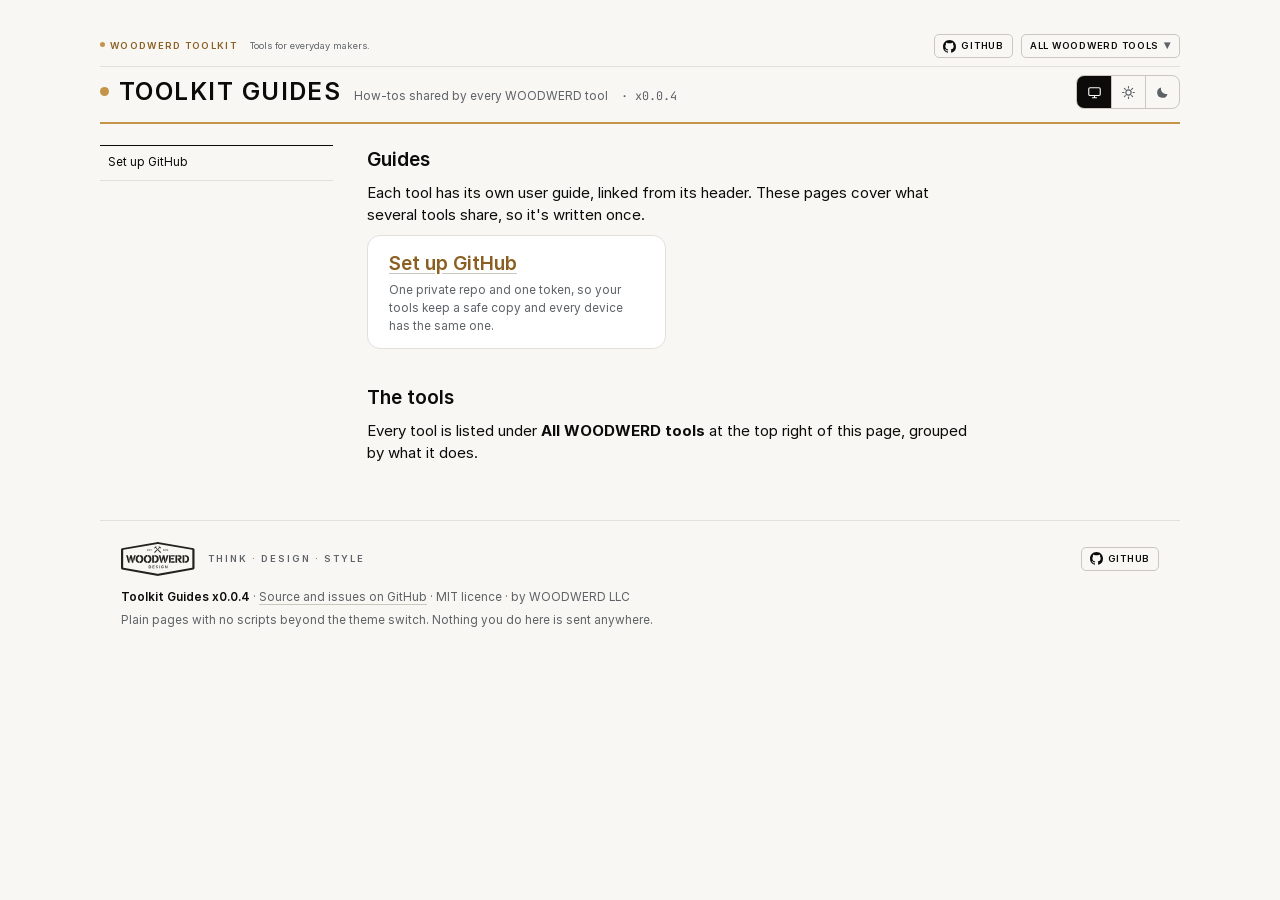
==== commit 841378ce: "x0.0.4: Set up GitHub allows a repo per tool Co-Authored-By: Claude Opus 5.5 <noreply@anthropic.com>" ====
--- a/index.html
+++ b/index.html
@@ -52,6 +52,7 @@
       <ul>
         <li><b><a href="https://woodwerd.github.io/tool-ctrl/">Tool Ctrl</a></b><p>Every tool box you own, and what's in it.</p></li>
         <li><b><a href="https://woodwerd.github.io/stack-ctrl/">Stack Ctrl</a></b><p>Your Systainers, stacked to scale.</p></li>
+        <li><b><a href="https://woodwerd.github.io/photo-ctrl/">Photo Ctrl</a></b><p>Photos of your tool boxes, read by your own Claude.</p></li>
       </ul>
       <h2>Shared <em>— parts the other tools use</em></h2>
       <ul>
@@ -65,7 +66,7 @@
   <div class="brand">
     <h1>Toolkit Guides</h1>
     <span class="by">How-tos shared by every WOODWERD tool</span>
-    <span class="by mono">· x0.0.3</span>
+    <span class="by mono">· x0.0.4</span>
   </div>
   <div class="leds">
     <span class="theme" role="group" aria-label="Colour theme">
@@ -96,7 +97,7 @@
     <a href="https://woodwerd.com" aria-label="WOODWERD Design"><svg class="wwmark" aria-hidden="true" viewBox="0 0 2349 1086" xmlns="http://www.w3.org/2000/svg" style="fill-rule:evenodd;clip-rule:evenodd;stroke-linejoin:round;stroke-miterlimit:2;"><g transform="matrix(1,0,0,1,-33.174494,-664.858781)"><g transform="matrix(4.166667,0,0,4.166667,-1351,-638)"><g transform="matrix(1.169252,0,0,1.169252,879.148868,378.020418)"><path d="M0,110.999C0,111.71 -0.768,112.684 -1.521,112.931L-224.492,152.966C-225.58,153.32 -227.895,153.32 -228.985,152.966L-451.954,112.931C-452.707,112.684 -453.476,111.71 -453.476,110.999L-453.476,-2.586C-453.476,-3.296 -452.707,-4.272 -451.954,-4.518L-228.986,-41.966C-228.442,-42.144 -227.601,-42.249 -226.738,-42.249C-225.874,-42.249 -225.034,-42.144 -224.491,-41.966L-1.521,-4.518C-0.768,-4.272 0,-3.296 0,-2.586L0,110.999ZM7.308,-15.68L-219.748,-54.935C-223.593,-56.191 -229.883,-56.191 -233.728,-54.935L-460.785,-15.68C-464.629,-14.426 -467.775,-10.432 -467.775,-6.804L-467.775,115.148C-467.775,118.775 -464.629,122.77 -460.785,124.023L-233.728,165.937C-229.883,167.19 -223.593,167.19 -219.748,165.937L7.308,124.023C11.152,122.77 14.297,118.775 14.297,115.148L14.297,-6.804C14.297,-10.432 11.152,-14.426 7.308,-15.68" style="fill-rule:nonzero;"/></g></g><g transform="matrix(4.166667,0,0,4.166667,-1351,-638)"><g transform="matrix(1.169252,0,0,1.169252,601.98989,387.017112)"><path d="M0,-27.108C1.397,-26.504 2.506,-24.811 3.767,-23.443C4.262,-22.908 4.744,-22.344 5.257,-21.783C6.297,-20.641 7.337,-19.6 8.441,-18.496C9.837,-17.098 11.177,-15.968 12.585,-14.694C12.708,-14.584 12.843,-14.467 12.995,-14.352C13.161,-14.227 13.307,-14.02 13.406,-13.974C13.537,-13.917 13.536,-14.016 13.682,-14.01C18.203,-10.244 22.764,-5.178 27.346,-0.997C28.112,-0.296 28.839,0.47 29.622,1.11C30.149,1.54 30.715,1.962 31.319,2.564C31.522,2.769 31.781,2.963 31.882,3.129C32.03,3.375 31.884,4.239 31.761,4.517C31.551,4.998 30.804,5.655 30.307,6.075C29.741,6.554 29.185,7.028 28.732,7.206C28.433,7.322 27.857,7.383 27.618,7.257C27.281,7.078 26.862,6.585 26.522,6.195C25.534,5.058 24.382,3.977 23.287,2.821C20.443,-0.182 17.358,-3.107 14.383,-6.082C13.626,-6.84 12.852,-7.581 12.159,-8.341C11.467,-9.095 10.886,-9.894 10.224,-10.585C10.171,-10.719 10.378,-10.661 10.376,-10.774C9.237,-11.761 8.325,-13.036 7.225,-14.197C5.075,-16.472 2.774,-18.921 0.378,-21.013C-0.476,-21.755 -1.42,-22.462 -2.175,-23.358C-2.407,-23.635 -2.595,-24.04 -2.824,-24.215C-2.972,-24.326 -3.414,-24.361 -3.63,-24.472C-3.837,-24.577 -4.09,-24.856 -4.349,-25.054C-4.543,-25.202 -4.783,-25.295 -4.966,-25.429C-5.195,-25.601 -5.341,-25.794 -5.581,-25.875C-5.822,-25.955 -6.157,-25.888 -6.456,-25.824C-6.946,-25.718 -7.434,-25.532 -7.893,-24.933C-8.129,-24.627 -8.129,-24.354 -8.27,-24.111C-8.416,-23.767 -8.274,-23.546 -8.457,-23.238C-8.6,-23.001 -8.929,-22.733 -9.229,-22.434C-9.54,-22.122 -9.849,-21.751 -10.066,-21.663C-10.696,-21.41 -11.881,-22.332 -12.585,-23.152C-12.894,-23.514 -13.341,-24.357 -13.219,-24.711C-13.119,-24.998 -12.783,-25.25 -12.516,-25.515C-12.249,-25.785 -11.973,-26.136 -11.711,-26.32C-11.261,-26.636 -10.697,-26.562 -10.326,-26.818C-9.721,-27.232 -9.336,-27.914 -9.211,-28.374C-9.114,-28.741 -9.208,-29.164 -9.056,-29.522C-8.922,-29.844 -8.561,-30.147 -8.306,-30.447C-6.947,-32.023 -5.242,-33.601 -3.834,-33.991C-2.027,-34.491 -0.181,-34.473 1.609,-34.265C2.187,-34.199 2.81,-34.056 3.425,-33.957C3.853,-33.887 4.326,-33.736 4.795,-33.614C4.953,-33.573 5.107,-33.57 5.24,-33.511C5.546,-33.379 5.839,-33.118 6.094,-32.929C6.128,-32.904 6.15,-32.91 6.18,-32.879C6.357,-32.694 5.962,-32.539 5.874,-32.502C5.458,-32.33 4.751,-32.419 4.349,-32.416C2.867,-32.401 1.739,-32.498 0.273,-32.244C-0.037,-32.19 -0.383,-32.063 -0.737,-31.885C-1.124,-31.691 -1.552,-31.468 -1.746,-31.183C-1.878,-30.99 -1.878,-30.568 -1.799,-30.378C-1.686,-30.121 -1.306,-29.767 -1.096,-29.504C-0.844,-29.193 -0.603,-28.856 -0.395,-28.598C-0.24,-28.407 -0.024,-28.295 0.052,-28.084C0.175,-27.74 -0.191,-27.507 0,-27.108" style="fill-rule:nonzero;"/></g></g><g transform="matrix(4.166667,0,0,4.166667,-1351,-638)"><g transform="matrix(1.169252,0,0,1.169252,623.860287,387.017112)"><path d="M0,-27.108C-1.398,-26.504 -2.505,-24.811 -3.768,-23.443C-4.263,-22.908 -4.743,-22.344 -5.256,-21.783C-6.298,-20.641 -7.337,-19.6 -8.442,-18.496C-9.839,-17.098 -11.177,-15.968 -12.585,-14.694C-12.708,-14.584 -12.842,-14.467 -12.998,-14.352C-13.161,-14.227 -13.309,-14.02 -13.407,-13.974C-13.536,-13.917 -13.535,-14.016 -13.682,-14.01C-18.201,-10.244 -22.764,-5.178 -27.346,-0.997C-28.112,-0.296 -28.84,0.47 -29.622,1.11C-30.15,1.54 -30.714,1.962 -31.317,2.564C-31.523,2.769 -31.784,2.963 -31.882,3.129C-32.03,3.375 -31.884,4.239 -31.762,4.517C-31.553,4.998 -30.805,5.655 -30.308,6.075C-29.739,6.554 -29.186,7.028 -28.733,7.206C-28.434,7.322 -27.858,7.383 -27.619,7.257C-27.282,7.078 -26.863,6.585 -26.523,6.195C-25.535,5.058 -24.381,3.977 -23.286,2.821C-20.446,-0.182 -17.36,-3.107 -14.382,-6.082C-13.624,-6.84 -12.854,-7.581 -12.158,-8.341C-11.465,-9.095 -10.885,-9.894 -10.224,-10.585C-10.171,-10.719 -10.378,-10.661 -10.377,-10.774C-9.239,-11.761 -8.324,-13.036 -7.226,-14.197C-5.075,-16.472 -2.775,-18.921 -0.378,-21.013C0.475,-21.755 1.42,-22.462 2.175,-23.358C2.408,-23.635 2.596,-24.04 2.825,-24.215C2.973,-24.326 3.414,-24.361 3.629,-24.472C3.839,-24.577 4.088,-24.856 4.349,-25.054C4.544,-25.202 4.782,-25.295 4.967,-25.429C5.194,-25.601 5.34,-25.794 5.58,-25.875C5.82,-25.955 6.155,-25.888 6.453,-25.824C6.945,-25.718 7.434,-25.532 7.893,-24.933C8.127,-24.627 8.13,-24.354 8.269,-24.111C8.415,-23.767 8.274,-23.546 8.459,-23.238C8.602,-23.001 8.929,-22.733 9.227,-22.434C9.541,-22.122 9.85,-21.751 10.066,-21.663C10.695,-21.41 11.882,-22.332 12.585,-23.152C12.896,-23.514 13.341,-24.357 13.218,-24.711C13.12,-24.998 12.784,-25.25 12.516,-25.515C12.246,-25.785 11.974,-26.136 11.712,-26.32C11.261,-26.636 10.695,-26.562 10.324,-26.818C9.72,-27.232 9.335,-27.914 9.212,-28.374C9.115,-28.741 9.207,-29.164 9.056,-29.522C8.923,-29.844 8.561,-30.147 8.305,-30.447C6.947,-32.023 5.241,-33.601 3.835,-33.991C2.024,-34.491 0.182,-34.473 -1.61,-34.265C-2.188,-34.199 -2.812,-34.056 -3.425,-33.957C-3.853,-33.887 -4.327,-33.736 -4.795,-33.614C-4.953,-33.573 -5.108,-33.57 -5.24,-33.511C-5.547,-33.379 -5.839,-33.118 -6.098,-32.929C-6.129,-32.904 -6.151,-32.91 -6.182,-32.879C-6.358,-32.694 -5.963,-32.539 -5.874,-32.502C-5.458,-32.33 -4.751,-32.419 -4.35,-32.416C-2.867,-32.401 -1.738,-32.498 -0.273,-32.244C0.037,-32.19 0.381,-32.063 0.734,-31.885C1.121,-31.691 1.553,-31.468 1.745,-31.183C1.877,-30.99 1.88,-30.568 1.799,-30.378C1.685,-30.121 1.306,-29.767 1.095,-29.504C0.844,-29.193 0.603,-28.856 0.394,-28.598C0.239,-28.407 0.025,-28.295 -0.053,-28.084C-0.176,-27.74 0.19,-27.507 0,-27.108" style="fill-rule:nonzero;"/></g></g><g transform="matrix(4.166667,0,0,4.166667,-1351,-638)"><g transform="matrix(1.169252,0,0,1.169252,399.149757,413.416724)"><path d="M0,49.951L-12.207,-0.001L-23.665,-0.001L-10.259,49.951L0,49.951ZM24.564,49.951L13.63,-0.001L2.846,-0.001L-3.07,25.238L1.423,44.034L7.414,18.872L14.304,49.951L24.564,49.951ZM22.093,25.238L26.287,44.558L39.992,-0.001L28.833,-0.001L22.093,25.238ZM62.458,41.114C54.819,40.439 51.15,35.272 51.15,25.238C51.15,14.753 54.819,9.36 62.458,8.761L62.458,-1.199C57.74,-1.274 53.921,-0.375 50.326,1.647C43.062,5.615 38.643,14.453 38.643,25.012C38.643,34.299 42.164,42.462 48.229,47.03C52.198,50.026 56.092,51.149 62.458,51.225L62.458,41.114ZM65.379,51.225C71.146,51.149 74.964,50.1 78.635,47.629C85.225,43.21 89.119,34.748 89.119,24.938C89.119,14.977 85.225,6.513 78.635,2.321C74.964,-0.001 70.622,-1.199 65.379,-1.199L65.379,8.761C72.868,9.285 76.612,14.603 76.612,24.862C76.612,35.047 72.644,40.814 65.379,41.114L65.379,51.225ZM115.855,41.114C108.216,40.439 104.546,35.272 104.546,25.238C104.546,14.753 108.216,9.36 115.855,8.761L115.855,-1.199C111.137,-1.274 107.317,-0.375 103.723,1.647C96.458,5.615 92.04,14.453 92.04,25.012C92.04,34.299 95.559,42.462 101.626,47.03C105.595,50.026 109.489,51.149 115.855,51.225L115.855,41.114ZM118.776,51.225C124.542,51.149 128.362,50.1 132.031,47.629C138.622,43.21 142.516,34.748 142.516,24.938C142.516,14.977 138.622,6.513 132.031,2.321C128.362,-0.001 124.019,-1.199 118.776,-1.199L118.776,8.761C126.265,9.285 130.009,14.603 130.009,24.862C130.009,35.047 126.04,40.814 118.776,41.114L118.776,51.225ZM158.617,-0.001L147.233,-0.001L147.233,49.951L158.617,49.951L158.617,-0.001ZM161.538,49.951L163.784,49.951C171.499,49.951 175.467,49.126 179.436,46.656C186.027,42.612 190.071,34.299 190.071,24.788C190.071,18.946 188.498,13.255 185.578,8.986C182.356,4.193 178.088,1.497 171.948,0.448C169.326,-0.001 169.101,-0.001 163.335,-0.001L161.538,-0.001L161.538,9.36L163.559,9.36C173.52,9.36 177.639,13.854 177.639,24.862C177.639,30.179 176.366,34.748 174.044,37.369C171.948,39.766 169.176,40.664 163.634,40.664L161.538,40.664L161.538,49.951ZM213.961,49.951L201.755,-0.001L190.295,-0.001L203.702,49.951L213.961,49.951ZM238.526,49.951L227.592,-0.001L216.808,-0.001L210.891,25.238L215.384,44.034L221.375,18.872L228.266,49.951L238.526,49.951ZM236.054,25.238L240.249,44.558L253.954,-0.001L242.794,-0.001L236.054,25.238ZM268.705,-0.001L257.322,-0.001L257.322,49.951L268.705,49.951L268.705,-0.001ZM294.393,40.589L271.626,40.589L271.626,49.951L294.393,49.951L294.393,40.589ZM288.402,19.32L271.627,19.32L271.627,28.308L288.402,28.308L288.402,19.32ZM294.169,-0.001L271.626,-0.001L271.626,9.36L294.169,9.36L294.169,-0.001ZM310.944,-0.001L299.561,-0.001L299.561,49.951L310.944,49.951L310.944,-0.001ZM343.221,49.951L326.522,29.057C335.059,28.083 340.001,22.841 340.001,14.828C340.001,8.686 337.231,3.818 332.363,1.572C329.592,0.298 326.746,-0.001 318.36,-0.001L313.865,-0.001L313.865,9.435L319.033,9.435C322.402,9.435 323.975,9.66 325.473,10.259C327.569,11.158 328.768,13.105 328.768,15.576C328.768,18.123 327.421,20.145 325.023,21.193C323.526,21.793 321.878,22.017 318.134,22.017L313.865,22.017L313.865,29.057L328.468,49.951L343.221,49.951ZM357.901,-0.001L346.517,-0.001L346.517,49.951L357.901,49.951L357.901,-0.001ZM360.821,49.951L363.069,49.951C370.782,49.951 374.749,49.126 378.72,46.656C385.31,42.612 389.356,34.299 389.356,24.788C389.356,18.946 387.783,13.255 384.861,8.986C381.641,4.193 377.371,1.497 371.232,0.448C368.611,-0.001 368.386,-0.001 362.619,-0.001L360.821,-0.001L360.821,9.36L362.844,9.36C372.803,9.36 376.922,13.854 376.922,24.862C376.922,30.179 375.649,34.748 373.328,37.369C371.232,39.766 368.46,40.664 362.918,40.664L360.821,40.664L360.821,49.951Z" style="fill-rule:nonzero;"/></g></g><g transform="matrix(4.166667,0,0,4.166667,-1351,-638)"><g transform="matrix(1.169252,0,0,1.169252,-101.248598,-157.0458)"><path d="M544.758,449.661L542.543,449.661L542.543,459.382L544.758,459.382L544.758,449.661ZM549.756,457.56L545.326,457.56L545.326,459.382L549.756,459.382L549.756,457.56ZM548.591,453.421L545.326,453.421L545.326,455.17L548.591,455.17L548.591,453.421ZM549.712,449.661L545.326,449.661L545.326,451.483L549.712,451.483L549.712,449.661ZM556.431,459.629L556.431,457.763C555.236,457.719 554.769,457.283 554.682,456.16L552.438,456.248C552.453,457.006 552.627,457.603 552.963,458.142C553.545,459.046 554.828,459.629 556.271,459.629L556.431,459.629ZM556.985,459.629C559.288,459.629 560.745,458.39 560.745,456.452C560.745,455.578 560.454,454.893 559.856,454.397C559.346,453.96 558.544,453.669 556.97,453.304C555.717,453.012 555.63,452.984 555.353,452.78C555.178,452.648 555.061,452.401 555.061,452.138C555.061,451.584 555.557,451.249 556.431,451.206L556.431,449.413C554.216,449.399 552.817,450.55 552.817,452.372C552.817,453.392 553.24,454.149 554.07,454.631C554.624,454.966 554.974,455.082 556.358,455.388C557.393,455.621 557.743,455.738 558.034,455.913C558.311,456.073 558.5,456.408 558.5,456.743C558.5,457.414 557.99,457.749 556.985,457.763L556.985,459.629ZM560.643,452.547C560.454,450.506 559.258,449.486 556.985,449.413L556.985,451.206C557.917,451.249 558.369,451.716 558.428,452.692L560.643,452.547ZM568.731,459.381L568.731,451.555L571.66,451.555L571.66,449.661L563.645,449.661L563.645,451.555L566.516,451.555L566.516,459.381L568.731,459.381ZM572.521,459.381L574.604,459.381L574.604,457.312L572.521,457.312L572.521,459.381ZM646.009,459.381L652.552,459.381L652.552,457.617L646.009,457.617L646.009,459.381ZM649.622,451.555C650.249,451.555 650.585,451.92 650.585,452.59C650.585,453.202 650.337,453.77 649.783,454.441C649.316,455.009 649.229,455.096 648.062,456.059C646.927,456.991 646.927,456.991 646.796,457.108L649.434,457.108C651.619,455.403 652.566,454.004 652.566,452.473C652.566,450.841 651.386,449.719 649.622,449.69L649.622,451.555ZM649.098,449.69C647.218,449.792 646.096,450.972 646.096,452.838C646.096,452.984 646.096,453.071 646.11,453.275L648.077,453.377L648.077,453.246C648.049,452.066 648.311,451.628 649.098,451.541L649.098,449.69ZM658.498,457.778C657.405,457.735 657.026,456.947 657.026,454.733C657.026,452.415 657.42,451.511 658.498,451.409L658.498,449.69C657.682,449.719 657.216,449.836 656.734,450.185C655.568,451.002 655.016,452.488 655.016,454.776C655.016,456.729 655.466,458.07 656.399,458.843C656.953,459.308 657.521,459.484 658.498,459.484L658.498,457.778ZM659.022,459.484C659.839,459.484 660.378,459.352 660.873,459.031C661.951,458.318 662.491,456.86 662.491,454.718C662.491,453.464 662.301,452.357 661.98,451.672C661.587,450.826 660.961,450.185 660.246,449.894C659.882,449.748 659.576,449.69 659.022,449.69L659.022,451.409C660.058,451.483 660.495,452.415 660.495,454.587C660.495,456.933 660.144,457.706 659.022,457.778L659.022,459.484ZM665.23,449.88L665.23,451.847L666.834,451.847L666.834,449.85L665.23,449.88ZM667.358,449.85L667.358,459.381L669.429,459.381L669.429,449.806L667.358,449.85ZM677.065,459.381L679.002,459.381L679.002,457.486L680.301,457.486L680.301,455.797L679.002,455.797L679.002,450.885L677.065,453.523L677.065,459.381ZM676.54,455.797L674.747,455.797L679.148,449.806L677.094,449.806L672.852,455.635L672.852,457.486L676.54,457.486L676.54,455.797Z" style="fill-rule:nonzero;"/></g></g><g transform="matrix(4.166667,0,0,4.166667,-1351,-638)"><g transform="matrix(1.650947,0,0,1.650947,548.463002,510.573781)"><path d="M0,-8.593L0,0L2.491,0C5.145,0 6.877,-1.787 6.877,-4.26L6.877,-4.297C6.877,-6.77 5.145,-8.593 2.491,-8.593L0,-8.593ZM-2.22,-10.614L2.491,-10.614C6.462,-10.614 9.206,-7.889 9.206,-4.333L9.206,-4.297C9.206,-0.74 6.462,2.021 2.491,2.021L-2.22,2.021L-2.22,-10.614Z" style="fill-rule:nonzero;"/></g></g><g transform="matrix(4.166667,0,0,4.166667,-1351,-638)"><g transform="matrix(1.650947,0,0,1.650947,574.060772,513.91117)"><path d="M0,-12.636L9.369,-12.636L9.369,-10.651L2.22,-10.651L2.22,-7.365L8.556,-7.365L8.556,-5.38L2.22,-5.38L2.22,-1.986L9.459,-1.986L9.459,0L0,0L0,-12.636Z" style="fill-rule:nonzero;"/></g></g><g transform="matrix(4.166667,0,0,4.166667,-1351,-638)"><g transform="matrix(1.650947,0,0,1.650947,598.586251,496.089857)"><path d="M0,8.953L1.335,7.365C2.545,8.411 3.772,9.007 5.325,9.007C6.697,9.007 7.563,8.357 7.563,7.419L7.563,7.383C7.563,6.48 7.058,5.993 4.711,5.451C2.021,4.801 0.505,4.007 0.505,1.679L0.505,1.642C0.505,-0.524 2.311,-2.022 4.819,-2.022C6.661,-2.022 8.123,-1.463 9.404,-0.434L8.213,1.245C7.076,0.397 5.938,-0.054 4.783,-0.054C3.484,-0.054 2.726,0.614 2.726,1.444L2.726,1.48C2.726,2.454 3.303,2.888 5.74,3.466C8.412,4.116 9.784,5.072 9.784,7.166L9.784,7.202C9.784,9.567 7.924,10.975 5.271,10.975C3.339,10.975 1.516,10.307 0,8.953" style="fill-rule:nonzero;"/></g></g><g transform="matrix(4.166667,0,0,4.166667,-1351,-638)"><g transform="matrix(1.650947,0,0,1.650947,-300.641369,-64.635828)"><rect x="560.81" y="337.797" width="2.22" height="12.636"/></g></g><g transform="matrix(4.166667,0,0,4.166667,-1351,-638)"><g transform="matrix(1.650947,0,0,1.650947,639.499691,503.421053)"><path d="M0,0.072L0,0.036C0,-3.502 2.708,-6.499 6.517,-6.499C8.719,-6.499 10.073,-5.885 11.372,-4.784L9.964,-3.105C8.99,-3.935 8.033,-4.459 6.426,-4.459C4.098,-4.459 2.329,-2.419 2.329,-0L2.329,0.036C2.329,2.635 4.043,4.549 6.625,4.549C7.816,4.549 8.899,4.17 9.675,3.592L9.675,1.227L6.444,1.227L6.444,-0.704L11.824,-0.704L11.824,4.603C10.578,5.668 8.791,6.571 6.553,6.571C2.6,6.571 0,3.754 0,0.072" style="fill-rule:nonzero;"/></g></g><g transform="matrix(4.166667,0,0,4.166667,-1351,-638)"><g transform="matrix(1.650947,0,0,1.650947,669.746363,513.91117)"><path d="M0,-12.636L2.058,-12.636L8.827,-3.899L8.827,-12.636L11.011,-12.636L11.011,0L9.152,0L2.184,-8.99L2.184,0L0,0L0,-12.636Z" style="fill-rule:nonzero;"/></g></g></g></svg></a>
     <span class="tagline">Think · Design · Style</span><a class="ghlink" href="https://github.com/WOODWERD" aria-label="WOODWERD on GitHub" title="WOODWERD on GitHub"><svg viewBox="0 0 16 16" width="13" height="13" fill="currentColor" aria-hidden="true"><path d="M8 0c4.42 0 8 3.58 8 8a8.013 8.013 0 0 1-5.45 7.59c-.4.08-.55-.17-.55-.38 0-.27.01-1.13.01-2.2 0-.75-.25-1.23-.54-1.48 1.78-.2 3.65-.88 3.65-3.95 0-.88-.31-1.59-.82-2.15.08-.2.36-1.02-.08-2.12 0 0-.67-.22-2.2.82-.64-.18-1.32-.27-2-.27-.68 0-1.36.09-2 .27-1.53-1.03-2.2-.82-2.2-.82-.44 1.1-.16 1.92-.08 2.12-.51.56-.82 1.28-.82 2.15 0 3.06 1.86 3.75 3.64 3.95-.23.2-.44.55-.51 1.07-.46.21-1.61.55-2.33-.66-.15-.24-.6-.83-1.23-.82-.67.01-.27.38.01.53.34.19.73.9.82 1.13.16.45.68 1.31 2.69.94 0 .67.01 1.3.01 1.49 0 .21-.15.45-.55.38A7.995 7.995 0 0 1 0 8c0-4.42 3.58-8 8-8Z"/></svg><span>GitHub</span></a>
   </div>
-  <p><b>Toolkit Guides x0.0.3</b> · <a href="https://github.com/WOODWERD/WOODWERD.github.io">Source and issues on GitHub</a> · MIT licence · by WOODWERD LLC</p>
+  <p><b>Toolkit Guides x0.0.4</b> · <a href="https://github.com/WOODWERD/WOODWERD.github.io">Source and issues on GitHub</a> · MIT licence · by WOODWERD LLC</p>
   <p>Plain pages with no scripts beyond the theme switch. Nothing you do here is sent anywhere.</p>
 </footer>
 </div>
